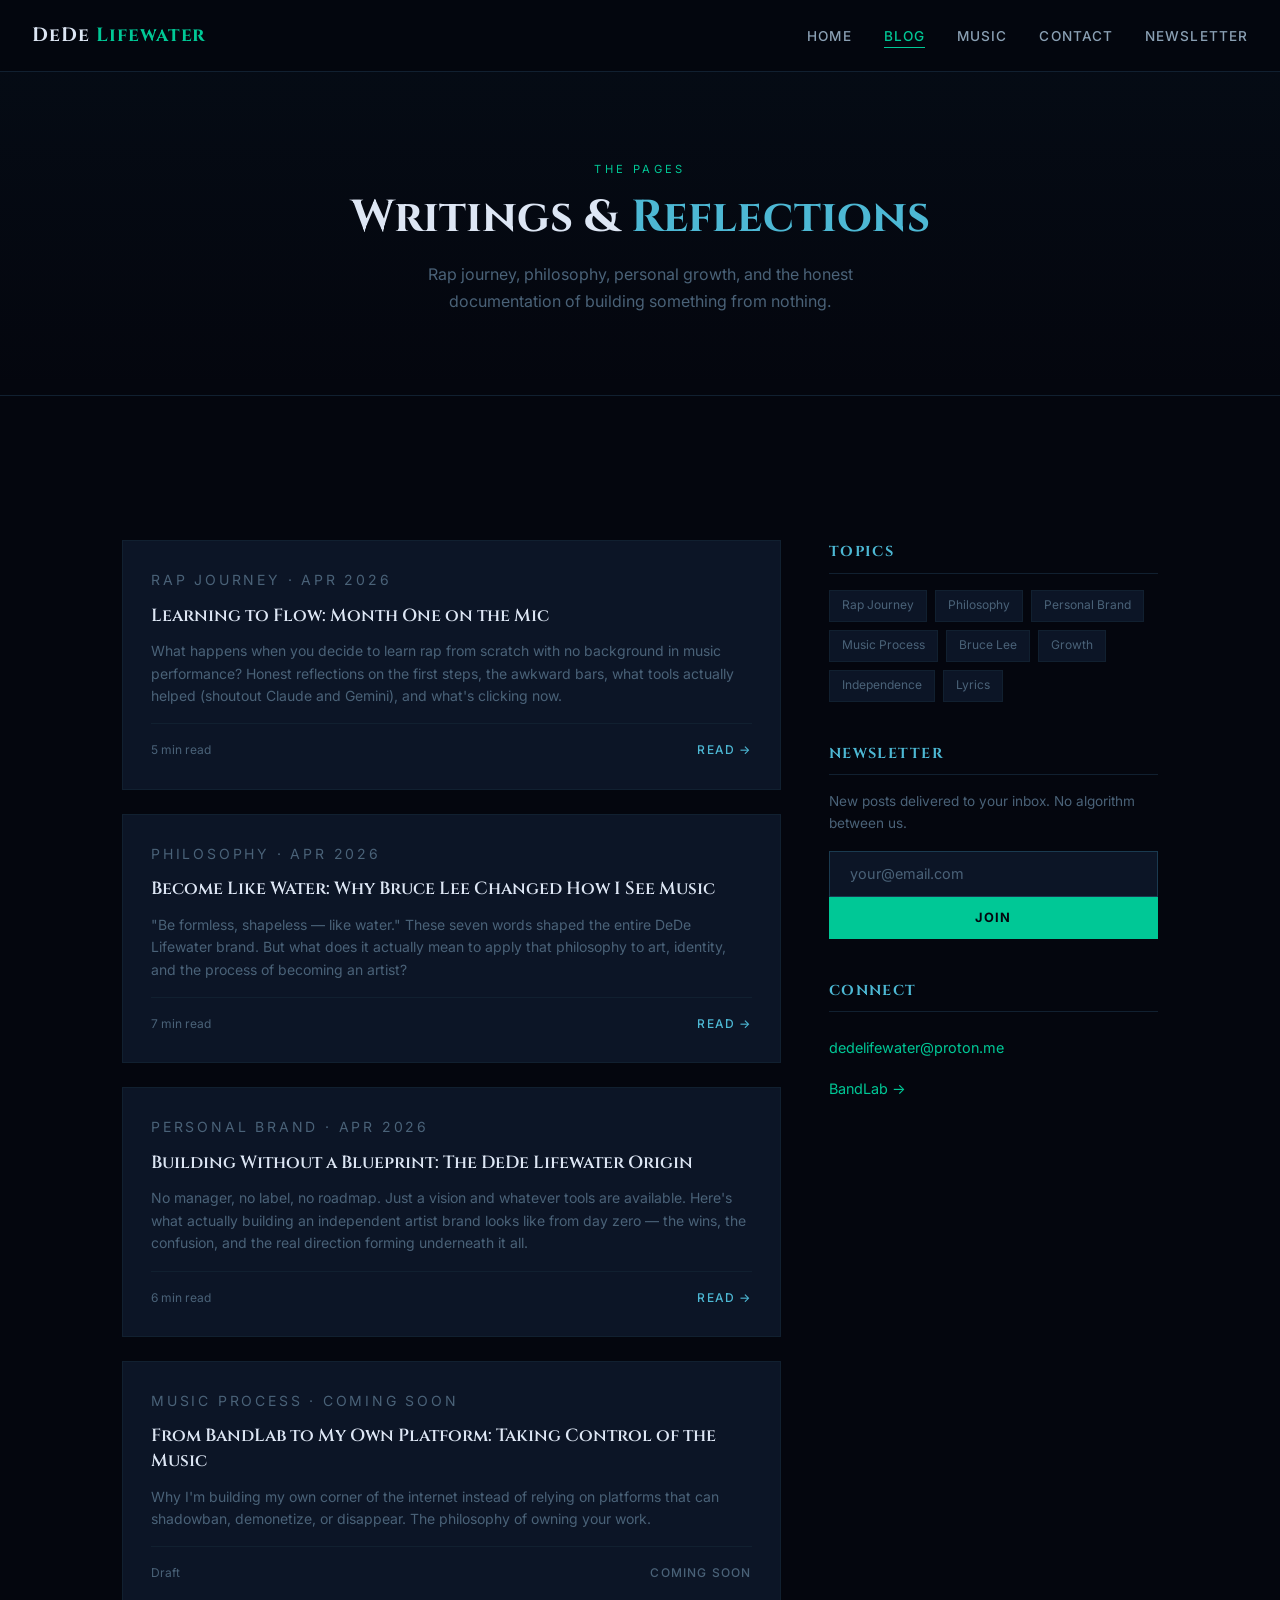
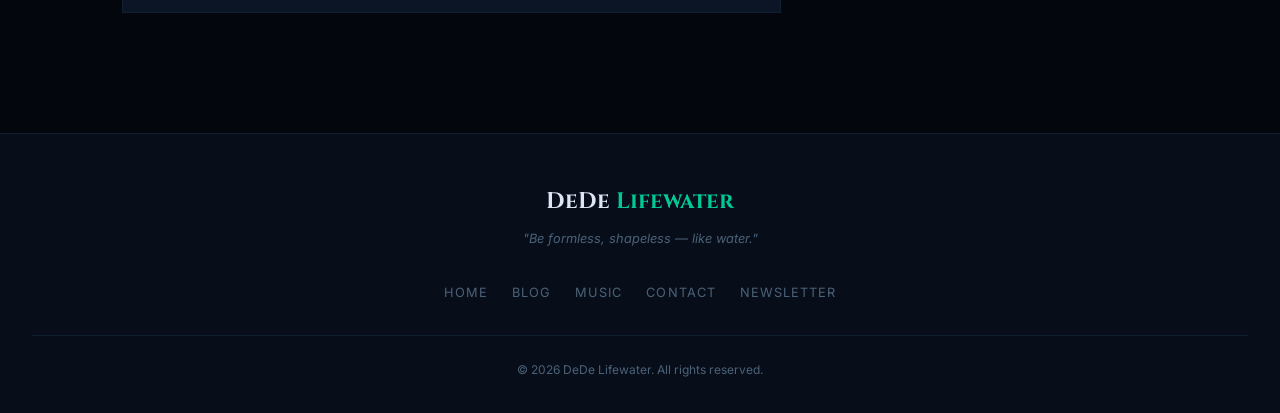
==== blog.html @ 3be5053a "Initial site launch — DeDe Lifewater" ====
<!DOCTYPE html>
<html lang="en">
<head>
  <meta charset="UTF-8" />
  <meta name="viewport" content="width=device-width, initial-scale=1.0" />
  <title>Blog — DeDe Lifewater</title>
  <meta name="description" content="Writings on rap, philosophy, personal growth, and the Lifewater journey." />
  <link rel="stylesheet" href="css/style.css" />
</head>
<body>

  <nav>
    <a href="index.html" class="nav-logo">DeDe <span>Lifewater</span></a>
    <ul class="nav-links">
      <li><a href="index.html">Home</a></li>
      <li><a href="blog.html">Blog</a></li>
      <li><a href="music.html">Music</a></li>
      <li><a href="contact.html">Contact</a></li>
      <li><a href="newsletter.html">Newsletter</a></li>
    </ul>
    <button class="nav-toggle" aria-label="Toggle menu">
      <span></span><span></span><span></span>
    </button>
  </nav>

  <div class="page-hero">
    <p class="section-label">The Pages</p>
    <h1 class="section-title" style="max-width:600px; margin: 0 auto 1rem;">Writings &amp; <span>Reflections</span></h1>
    <p style="color: var(--text-muted); max-width: 500px; margin: 0 auto;">
      Rap journey, philosophy, personal growth, and the honest documentation of building something from nothing.
    </p>
  </div>

  <section>
    <div class="blog-grid">

      <!-- MAIN POSTS -->
      <div class="blog-main">

        <a href="#" class="card reveal">
          <p class="card-tag">Rap Journey · Apr 2026</p>
          <h3>Learning to Flow: Month One on the Mic</h3>
          <p>
            What happens when you decide to learn rap from scratch with no background in music
            performance? Honest reflections on the first steps, the awkward bars, what tools actually
            helped (shoutout Claude and Gemini), and what's clicking now.
          </p>
          <div class="card-meta">
            <span>5 min read</span>
            <span class="card-read-more">Read →</span>
          </div>
        </a>

        <a href="#" class="card reveal">
          <p class="card-tag">Philosophy · Apr 2026</p>
          <h3>Become Like Water: Why Bruce Lee Changed How I See Music</h3>
          <p>
            "Be formless, shapeless — like water." These seven words shaped the entire DeDe Lifewater
            brand. But what does it actually mean to apply that philosophy to art, identity, and the
            process of becoming an artist?
          </p>
          <div class="card-meta">
            <span>7 min read</span>
            <span class="card-read-more">Read →</span>
          </div>
        </a>

        <a href="#" class="card reveal">
          <p class="card-tag">Personal Brand · Apr 2026</p>
          <h3>Building Without a Blueprint: The DeDe Lifewater Origin</h3>
          <p>
            No manager, no label, no roadmap. Just a vision and whatever tools are available.
            Here's what actually building an independent artist brand looks like from day zero —
            the wins, the confusion, and the real direction forming underneath it all.
          </p>
          <div class="card-meta">
            <span>6 min read</span>
            <span class="card-read-more">Read →</span>
          </div>
        </a>

        <a href="#" class="card reveal">
          <p class="card-tag">Music Process · Coming Soon</p>
          <h3>From BandLab to My Own Platform: Taking Control of the Music</h3>
          <p>
            Why I'm building my own corner of the internet instead of relying on platforms that
            can shadowban, demonetize, or disappear. The philosophy of owning your work.
          </p>
          <div class="card-meta">
            <span>Draft</span>
            <span class="card-read-more" style="color: var(--text-muted);">Coming Soon</span>
          </div>
        </a>

      </div>

      <!-- SIDEBAR -->
      <aside class="blog-sidebar reveal">

        <h3>Topics</h3>
        <div class="sidebar-tags" style="margin-bottom: 2.5rem;">
          <a href="#" class="tag">Rap Journey</a>
          <a href="#" class="tag">Philosophy</a>
          <a href="#" class="tag">Personal Brand</a>
          <a href="#" class="tag">Music Process</a>
          <a href="#" class="tag">Bruce Lee</a>
          <a href="#" class="tag">Growth</a>
          <a href="#" class="tag">Independence</a>
          <a href="#" class="tag">Lyrics</a>
        </div>

        <h3>Newsletter</h3>
        <p style="color: var(--text-muted); font-size: 0.85rem; margin-bottom: 1rem; line-height: 1.6;">
          New posts delivered to your inbox. No algorithm between us.
        </p>
        <form class="newsletter-form" style="flex-direction: column;" onsubmit="return false;">
          <input type="email" placeholder="your@email.com" style="border-right: 1px solid var(--border-glow);" />
          <button type="submit" style="margin-top: 0;">Join</button>
        </form>

        <h3 style="margin-top: 2.5rem;">Connect</h3>
        <div class="contact-detail" style="border: none; padding: 0.5rem 0;">
          <a href="mailto:dedelifewater@proton.me">dedelifewater@proton.me</a>
        </div>
        <div class="contact-detail" style="border: none; padding: 0.5rem 0;">
          <a href="https://www.bandlab.com" target="_blank">BandLab →</a>
        </div>
      </aside>

    </div>
  </section>

  <footer>
    <div class="footer-logo">DeDe <span>Lifewater</span></div>
    <p class="footer-tagline">"Be formless, shapeless — like water."</p>
    <div class="footer-links">
      <a href="index.html">Home</a>
      <a href="blog.html">Blog</a>
      <a href="music.html">Music</a>
      <a href="contact.html">Contact</a>
      <a href="newsletter.html">Newsletter</a>
    </div>
    <div class="footer-bottom">&copy; 2026 DeDe Lifewater. All rights reserved.</div>
  </footer>

  <script src="js/main.js"></script>
</body>
</html>
---- css/style.css ----
@import url('https://fonts.googleapis.com/css2?family=Cinzel:wght@400;600;700;900&family=Inter:wght@300;400;500;600&display=swap');

:root {
  --bg-primary: #04060e;
  --bg-secondary: #080d1a;
  --bg-card: #0c1526;
  --bg-card-hover: #101d34;
  --ocean: #1a7fa8;
  --ocean-light: #4db8d4;
  --ocean-dark: #0e5570;
  --ocean-glow: rgba(26, 127, 168, 0.25);
  --jade: #00c896;
  --jade-dark: #009e78;
  --jade-glow: rgba(0, 200, 150, 0.25);
  --text: #dde6f4;
  --text-muted: #4a6278;
  --text-dim: #8aa0b4;
  --border: #112030;
  --border-glow: #1a3a50;
  --gold: #c8a040;
}

* {
  margin: 0;
  padding: 0;
  box-sizing: border-box;
}

html {
  scroll-behavior: smooth;
}

body {
  background-color: var(--bg-primary);
  color: var(--text);
  font-family: 'Inter', sans-serif;
  font-weight: 400;
  line-height: 1.7;
  overflow-x: hidden;
}

/* ── SCROLLBAR ── */
::-webkit-scrollbar { width: 6px; }
::-webkit-scrollbar-track { background: var(--bg-secondary); }
::-webkit-scrollbar-thumb { background: var(--ocean-dark); border-radius: 3px; }
::-webkit-scrollbar-thumb:hover { background: var(--ocean); }

/* ── NAVIGATION ── */
nav {
  position: fixed;
  top: 0;
  width: 100%;
  z-index: 1000;
  padding: 1.2rem 2rem;
  display: flex;
  align-items: center;
  justify-content: space-between;
  background: rgba(4, 6, 14, 0.85);
  backdrop-filter: blur(12px);
  border-bottom: 1px solid var(--border);
  transition: all 0.3s ease;
}

nav.scrolled {
  border-bottom-color: var(--ocean-dark);
  box-shadow: 0 0 30px rgba(26, 127, 168, 0.1);
}

.nav-logo {
  font-family: 'Cinzel', serif;
  font-size: 1.2rem;
  font-weight: 700;
  color: var(--text);
  text-decoration: none;
  letter-spacing: 0.05em;
}

.nav-logo span {
  color: var(--jade);
}

.nav-links {
  display: flex;
  gap: 2rem;
  list-style: none;
}

.nav-links a {
  color: var(--text-dim);
  text-decoration: none;
  font-size: 0.85rem;
  font-weight: 500;
  letter-spacing: 0.08em;
  text-transform: uppercase;
  transition: color 0.3s ease;
  position: relative;
}

.nav-links a::after {
  content: '';
  position: absolute;
  bottom: -4px;
  left: 0;
  width: 0;
  height: 1px;
  background: var(--jade);
  transition: width 0.3s ease;
}

.nav-links a:hover,
.nav-links a.active {
  color: var(--jade);
}

.nav-links a:hover::after,
.nav-links a.active::after {
  width: 100%;
}

.nav-toggle {
  display: none;
  flex-direction: column;
  gap: 5px;
  cursor: pointer;
  background: none;
  border: none;
  padding: 4px;
}

.nav-toggle span {
  display: block;
  width: 24px;
  height: 2px;
  background: var(--text);
  transition: all 0.3s ease;
}

/* ── HERO ── */
.hero {
  position: relative;
  height: 100vh;
  display: flex;
  align-items: center;
  justify-content: center;
  text-align: center;
  overflow: hidden;
}

#hero-canvas {
  position: absolute;
  inset: 0;
  width: 100%;
  height: 100%;
}

.hero-content {
  position: relative;
  z-index: 2;
  max-width: 800px;
  padding: 2rem;
}

.hero-eyebrow {
  font-size: 0.75rem;
  letter-spacing: 0.3em;
  text-transform: uppercase;
  color: var(--ocean-light);
  margin-bottom: 1.5rem;
  opacity: 0;
  animation: fadeUp 1s ease forwards 0.5s;
}

.hero-title {
  font-family: 'Cinzel', serif;
  font-size: clamp(2.5rem, 7vw, 5.5rem);
  font-weight: 900;
  line-height: 1.1;
  margin-bottom: 1.5rem;
  opacity: 0;
  animation: fadeUp 1s ease forwards 0.8s;
}

.hero-title .name-dede {
  color: var(--text);
  display: block;
}

.hero-title .name-lifewater {
  color: var(--ocean-light);
  text-shadow: 0 0 40px var(--ocean-glow), 0 0 80px rgba(26, 127, 168, 0.15);
  display: block;
}

.hero-quote {
  font-size: 1.1rem;
  color: var(--text-dim);
  font-style: italic;
  margin-bottom: 2.5rem;
  opacity: 0;
  animation: fadeUp 1s ease forwards 1.1s;
}

.hero-quote span {
  color: var(--jade);
}

.hero-cta {
  display: flex;
  gap: 1rem;
  justify-content: center;
  flex-wrap: wrap;
  opacity: 0;
  animation: fadeUp 1s ease forwards 1.4s;
}

.btn-primary {
  padding: 0.75rem 2rem;
  background: transparent;
  border: 1px solid var(--jade);
  color: var(--jade);
  font-family: 'Inter', sans-serif;
  font-size: 0.85rem;
  font-weight: 600;
  letter-spacing: 0.1em;
  text-transform: uppercase;
  text-decoration: none;
  cursor: pointer;
  transition: all 0.3s ease;
  position: relative;
  overflow: hidden;
}

.btn-primary::before {
  content: '';
  position: absolute;
  inset: 0;
  background: var(--jade);
  transform: translateX(-100%);
  transition: transform 0.3s ease;
  z-index: -1;
}

.btn-primary:hover {
  color: var(--bg-primary);
  box-shadow: 0 0 20px var(--jade-glow);
}

.btn-primary:hover::before {
  transform: translateX(0);
}

.btn-secondary {
  padding: 0.75rem 2rem;
  background: transparent;
  border: 1px solid var(--border-glow);
  color: var(--text-dim);
  font-family: 'Inter', sans-serif;
  font-size: 0.85rem;
  font-weight: 600;
  letter-spacing: 0.1em;
  text-transform: uppercase;
  text-decoration: none;
  cursor: pointer;
  transition: all 0.3s ease;
}

.btn-secondary:hover {
  border-color: var(--ocean);
  color: var(--ocean-light);
  box-shadow: 0 0 20px var(--ocean-glow);
}

.scroll-indicator {
  position: absolute;
  bottom: 2rem;
  left: 50%;
  transform: translateX(-50%);
  display: flex;
  flex-direction: column;
  align-items: center;
  gap: 0.5rem;
  color: var(--text-muted);
  font-size: 0.7rem;
  letter-spacing: 0.2em;
  text-transform: uppercase;
  opacity: 0;
  animation: fadeIn 1s ease forwards 2s;
}

.scroll-indicator::after {
  content: '';
  width: 1px;
  height: 40px;
  background: linear-gradient(to bottom, var(--ocean), transparent);
  animation: scrollPulse 2s ease infinite;
}

/* ── SECTIONS ── */
section {
  padding: 6rem 2rem;
  max-width: 1100px;
  margin: 0 auto;
}

.section-label {
  font-size: 0.7rem;
  letter-spacing: 0.3em;
  text-transform: uppercase;
  color: var(--jade);
  margin-bottom: 0.75rem;
}

.section-title {
  font-family: 'Cinzel', serif;
  font-size: clamp(1.8rem, 4vw, 2.8rem);
  font-weight: 700;
  color: var(--text);
  margin-bottom: 1rem;
  line-height: 1.2;
}

.section-title span {
  color: var(--ocean-light);
}

.section-divider {
  width: 60px;
  height: 2px;
  background: linear-gradient(to right, var(--jade), transparent);
  margin-bottom: 2rem;
}

/* ── ABOUT ── */
.about-grid {
  display: grid;
  grid-template-columns: 1fr 1fr;
  gap: 4rem;
  align-items: center;
}

.about-text p {
  color: var(--text-dim);
  margin-bottom: 1.2rem;
  font-size: 1rem;
}

.about-text p strong {
  color: var(--jade);
  font-weight: 600;
}

.about-pillars {
  display: flex;
  flex-direction: column;
  gap: 1rem;
}

.pillar {
  padding: 1.25rem 1.5rem;
  background: var(--bg-card);
  border: 1px solid var(--border);
  border-left: 3px solid var(--ocean);
  transition: all 0.3s ease;
}

.pillar:hover {
  border-left-color: var(--jade);
  background: var(--bg-card-hover);
  transform: translateX(4px);
}

.pillar h4 {
  font-family: 'Cinzel', serif;
  font-size: 0.9rem;
  color: var(--ocean-light);
  margin-bottom: 0.25rem;
  letter-spacing: 0.05em;
}

.pillar p {
  font-size: 0.85rem;
  color: var(--text-muted);
}

/* ── CARDS (Blog / Music) ── */
.cards-grid {
  display: grid;
  grid-template-columns: repeat(auto-fill, minmax(300px, 1fr));
  gap: 1.5rem;
  margin-top: 2rem;
}

.card {
  background: var(--bg-card);
  border: 1px solid var(--border);
  padding: 1.75rem;
  transition: all 0.3s ease;
  text-decoration: none;
  color: inherit;
  display: block;
  position: relative;
  overflow: hidden;
}

.card::before {
  content: '';
  position: absolute;
  top: 0;
  left: 0;
  right: 0;
  height: 2px;
  background: linear-gradient(to right, var(--ocean), var(--jade));
  transform: scaleX(0);
  transition: transform 0.3s ease;
}

.card:hover {
  border-color: var(--border-glow);
  background: var(--bg-card-hover);
  transform: translateY(-4px);
  box-shadow: 0 12px 40px rgba(0,0,0,0.4), 0 0 20px var(--ocean-glow);
}

.card:hover::before {
  transform: scaleX(1);
}

.card-tag {
  font-size: 0.65rem;
  letter-spacing: 0.2em;
  text-transform: uppercase;
  color: var(--jade);
  margin-bottom: 0.75rem;
}

.card h3 {
  font-family: 'Cinzel', serif;
  font-size: 1.1rem;
  font-weight: 600;
  color: var(--text);
  margin-bottom: 0.75rem;
  line-height: 1.4;
}

.card p {
  font-size: 0.875rem;
  color: var(--text-muted);
  line-height: 1.6;
}

.card-meta {
  font-size: 0.75rem;
  color: var(--text-muted);
  margin-top: 1rem;
  padding-top: 1rem;
  border-top: 1px solid var(--border);
  display: flex;
  justify-content: space-between;
  align-items: center;
}

.card-read-more {
  color: var(--ocean-light);
  font-size: 0.75rem;
  font-weight: 500;
  letter-spacing: 0.1em;
  text-transform: uppercase;
}

/* ── MUSIC SECTION ── */
.music-embed {
  background: var(--bg-card);
  border: 1px solid var(--border);
  padding: 2rem;
  margin-top: 2rem;
}

.music-embed iframe {
  width: 100%;
  border: none;
}

.music-platforms {
  display: flex;
  gap: 1rem;
  flex-wrap: wrap;
  margin-top: 1.5rem;
}

.platform-link {
  padding: 0.5rem 1.25rem;
  border: 1px solid var(--border-glow);
  color: var(--text-dim);
  text-decoration: none;
  font-size: 0.8rem;
  letter-spacing: 0.08em;
  text-transform: uppercase;
  transition: all 0.3s ease;
}

.platform-link:hover {
  border-color: var(--ocean);
  color: var(--ocean-light);
}

/* ── NEWSLETTER CTA ── */
.newsletter-section {
  background: var(--bg-secondary);
  border: 1px solid var(--border);
  border-top: 2px solid var(--ocean-dark);
  padding: 4rem 3rem;
  text-align: center;
  position: relative;
  overflow: hidden;
  margin: 0 -2rem;
  max-width: none;
}

.newsletter-section::before {
  content: '';
  position: absolute;
  top: -50%;
  left: 50%;
  transform: translateX(-50%);
  width: 600px;
  height: 400px;
  background: radial-gradient(ellipse, rgba(26,127,168,0.08) 0%, transparent 70%);
  pointer-events: none;
}

.newsletter-section .section-title {
  margin-bottom: 0.75rem;
}

.newsletter-section p {
  color: var(--text-dim);
  max-width: 500px;
  margin: 0 auto 2rem;
  font-size: 0.95rem;
}

.newsletter-form {
  display: flex;
  gap: 0;
  max-width: 440px;
  margin: 0 auto;
}

.newsletter-form input {
  flex: 1;
  padding: 0.85rem 1.25rem;
  background: var(--bg-card);
  border: 1px solid var(--border-glow);
  border-right: none;
  color: var(--text);
  font-family: 'Inter', sans-serif;
  font-size: 0.9rem;
  outline: none;
  transition: border-color 0.3s ease;
}

.newsletter-form input::placeholder {
  color: var(--text-muted);
}

.newsletter-form input:focus {
  border-color: var(--ocean);
}

.newsletter-form button {
  padding: 0.85rem 1.5rem;
  background: var(--jade);
  border: none;
  color: var(--bg-primary);
  font-family: 'Inter', sans-serif;
  font-size: 0.8rem;
  font-weight: 700;
  letter-spacing: 0.1em;
  text-transform: uppercase;
  cursor: pointer;
  transition: all 0.3s ease;
  white-space: nowrap;
}

.newsletter-form button:hover {
  background: var(--jade-dark);
  box-shadow: 0 0 20px var(--jade-glow);
}

.newsletter-note {
  font-size: 0.75rem;
  color: var(--text-muted);
  margin-top: 1rem;
}

/* ── FOOTER ── */
footer {
  background: var(--bg-secondary);
  border-top: 1px solid var(--border);
  padding: 3rem 2rem 2rem;
  text-align: center;
}

.footer-logo {
  font-family: 'Cinzel', serif;
  font-size: 1.4rem;
  font-weight: 700;
  color: var(--text);
  margin-bottom: 0.5rem;
}

.footer-logo span { color: var(--jade); }

.footer-tagline {
  font-size: 0.8rem;
  color: var(--text-muted);
  font-style: italic;
  margin-bottom: 2rem;
}

.footer-links {
  display: flex;
  gap: 1.5rem;
  justify-content: center;
  flex-wrap: wrap;
  margin-bottom: 2rem;
}

.footer-links a {
  color: var(--text-muted);
  text-decoration: none;
  font-size: 0.8rem;
  letter-spacing: 0.08em;
  text-transform: uppercase;
  transition: color 0.3s ease;
}

.footer-links a:hover { color: var(--jade); }

.footer-bottom {
  font-size: 0.75rem;
  color: var(--text-muted);
  border-top: 1px solid var(--border);
  padding-top: 1.5rem;
}

/* ── PAGE HERO (inner pages) ── */
.page-hero {
  padding: 10rem 2rem 5rem;
  text-align: center;
  background: linear-gradient(to bottom, rgba(26,127,168,0.05) 0%, transparent 100%);
  border-bottom: 1px solid var(--border);
}

.page-hero .section-label { justify-content: center; display: block; }

/* ── BLOG PAGE ── */
.blog-grid {
  display: grid;
  grid-template-columns: 2fr 1fr;
  gap: 3rem;
  margin-top: 3rem;
}

.blog-main .card {
  margin-bottom: 1.5rem;
}

.blog-sidebar h3 {
  font-family: 'Cinzel', serif;
  font-size: 0.9rem;
  color: var(--ocean-light);
  letter-spacing: 0.1em;
  text-transform: uppercase;
  margin-bottom: 1rem;
  padding-bottom: 0.5rem;
  border-bottom: 1px solid var(--border);
}

.sidebar-tags {
  display: flex;
  flex-wrap: wrap;
  gap: 0.5rem;
}

.tag {
  padding: 0.3rem 0.75rem;
  background: var(--bg-card);
  border: 1px solid var(--border);
  color: var(--text-muted);
  font-size: 0.75rem;
  text-decoration: none;
  transition: all 0.3s ease;
}

.tag:hover {
  border-color: var(--jade);
  color: var(--jade);
}

/* ── CONTACT PAGE ── */
.contact-grid {
  display: grid;
  grid-template-columns: 1fr 1fr;
  gap: 4rem;
  margin-top: 3rem;
}

.contact-info h3 {
  font-family: 'Cinzel', serif;
  font-size: 1rem;
  color: var(--ocean-light);
  margin-bottom: 1rem;
}

.contact-detail {
  display: flex;
  align-items: center;
  gap: 1rem;
  padding: 1rem 0;
  border-bottom: 1px solid var(--border);
  color: var(--text-dim);
  font-size: 0.9rem;
}

.contact-detail a {
  color: var(--jade);
  text-decoration: none;
  transition: color 0.3s ease;
}

.contact-detail a:hover { color: var(--jade-dark); }

.contact-form {
  display: flex;
  flex-direction: column;
  gap: 1rem;
}

.form-group {
  display: flex;
  flex-direction: column;
  gap: 0.4rem;
}

.form-group label {
  font-size: 0.75rem;
  letter-spacing: 0.1em;
  text-transform: uppercase;
  color: var(--text-muted);
}

.form-group input,
.form-group textarea,
.form-group select {
  padding: 0.85rem 1rem;
  background: var(--bg-card);
  border: 1px solid var(--border-glow);
  color: var(--text);
  font-family: 'Inter', sans-serif;
  font-size: 0.9rem;
  outline: none;
  transition: border-color 0.3s ease;
  resize: vertical;
}

.form-group input:focus,
.form-group textarea:focus,
.form-group select:focus {
  border-color: var(--ocean);
  box-shadow: 0 0 0 2px var(--ocean-glow);
}

.form-group select option {
  background: var(--bg-card);
}

/* ── MUSIC PAGE ── */
.music-track {
  display: flex;
  align-items: center;
  gap: 1.5rem;
  padding: 1.25rem 1.5rem;
  background: var(--bg-card);
  border: 1px solid var(--border);
  margin-bottom: 0.75rem;
  transition: all 0.3s ease;
}

.music-track:hover {
  border-color: var(--border-glow);
  background: var(--bg-card-hover);
}

.track-number {
  font-family: 'Cinzel', serif;
  font-size: 0.9rem;
  color: var(--text-muted);
  width: 24px;
  text-align: center;
}

.track-info h4 {
  font-size: 0.95rem;
  color: var(--text);
  font-weight: 500;
  margin-bottom: 0.2rem;
}

.track-info span {
  font-size: 0.8rem;
  color: var(--text-muted);
}

.track-badge {
  margin-left: auto;
  padding: 0.25rem 0.6rem;
  background: var(--bg-secondary);
  border: 1px solid var(--border);
  font-size: 0.65rem;
  letter-spacing: 0.1em;
  text-transform: uppercase;
  color: var(--ocean-light);
}

/* ── ANIMATIONS ── */
@keyframes fadeUp {
  from { opacity: 0; transform: translateY(20px); }
  to { opacity: 1; transform: translateY(0); }
}

@keyframes fadeIn {
  from { opacity: 0; }
  to { opacity: 1; }
}

@keyframes scrollPulse {
  0%, 100% { opacity: 0.3; transform: scaleY(0.8); }
  50% { opacity: 1; transform: scaleY(1); }
}

.reveal {
  opacity: 0;
  transform: translateY(30px);
  transition: opacity 0.7s ease, transform 0.7s ease;
}

.reveal.visible {
  opacity: 1;
  transform: translateY(0);
}

/* ── RESPONSIVE ── */
@media (max-width: 768px) {
  nav { padding: 1rem 1.5rem; }

  .nav-links {
    display: none;
    position: fixed;
    top: 60px;
    left: 0;
    right: 0;
    background: rgba(4, 6, 14, 0.98);
    flex-direction: column;
    align-items: center;
    padding: 2rem;
    gap: 1.5rem;
    border-bottom: 1px solid var(--border);
  }

  .nav-links.open { display: flex; }
  .nav-toggle { display: flex; }

  .about-grid,
  .blog-grid,
  .contact-grid { grid-template-columns: 1fr; gap: 2rem; }

  .newsletter-section { padding: 3rem 1.5rem; margin: 0; }

  .newsletter-form { flex-direction: column; }
  .newsletter-form input { border-right: 1px solid var(--border-glow); }
  .newsletter-form input:focus { border-right-color: var(--ocean); }

  section { padding: 4rem 1.5rem; }
}
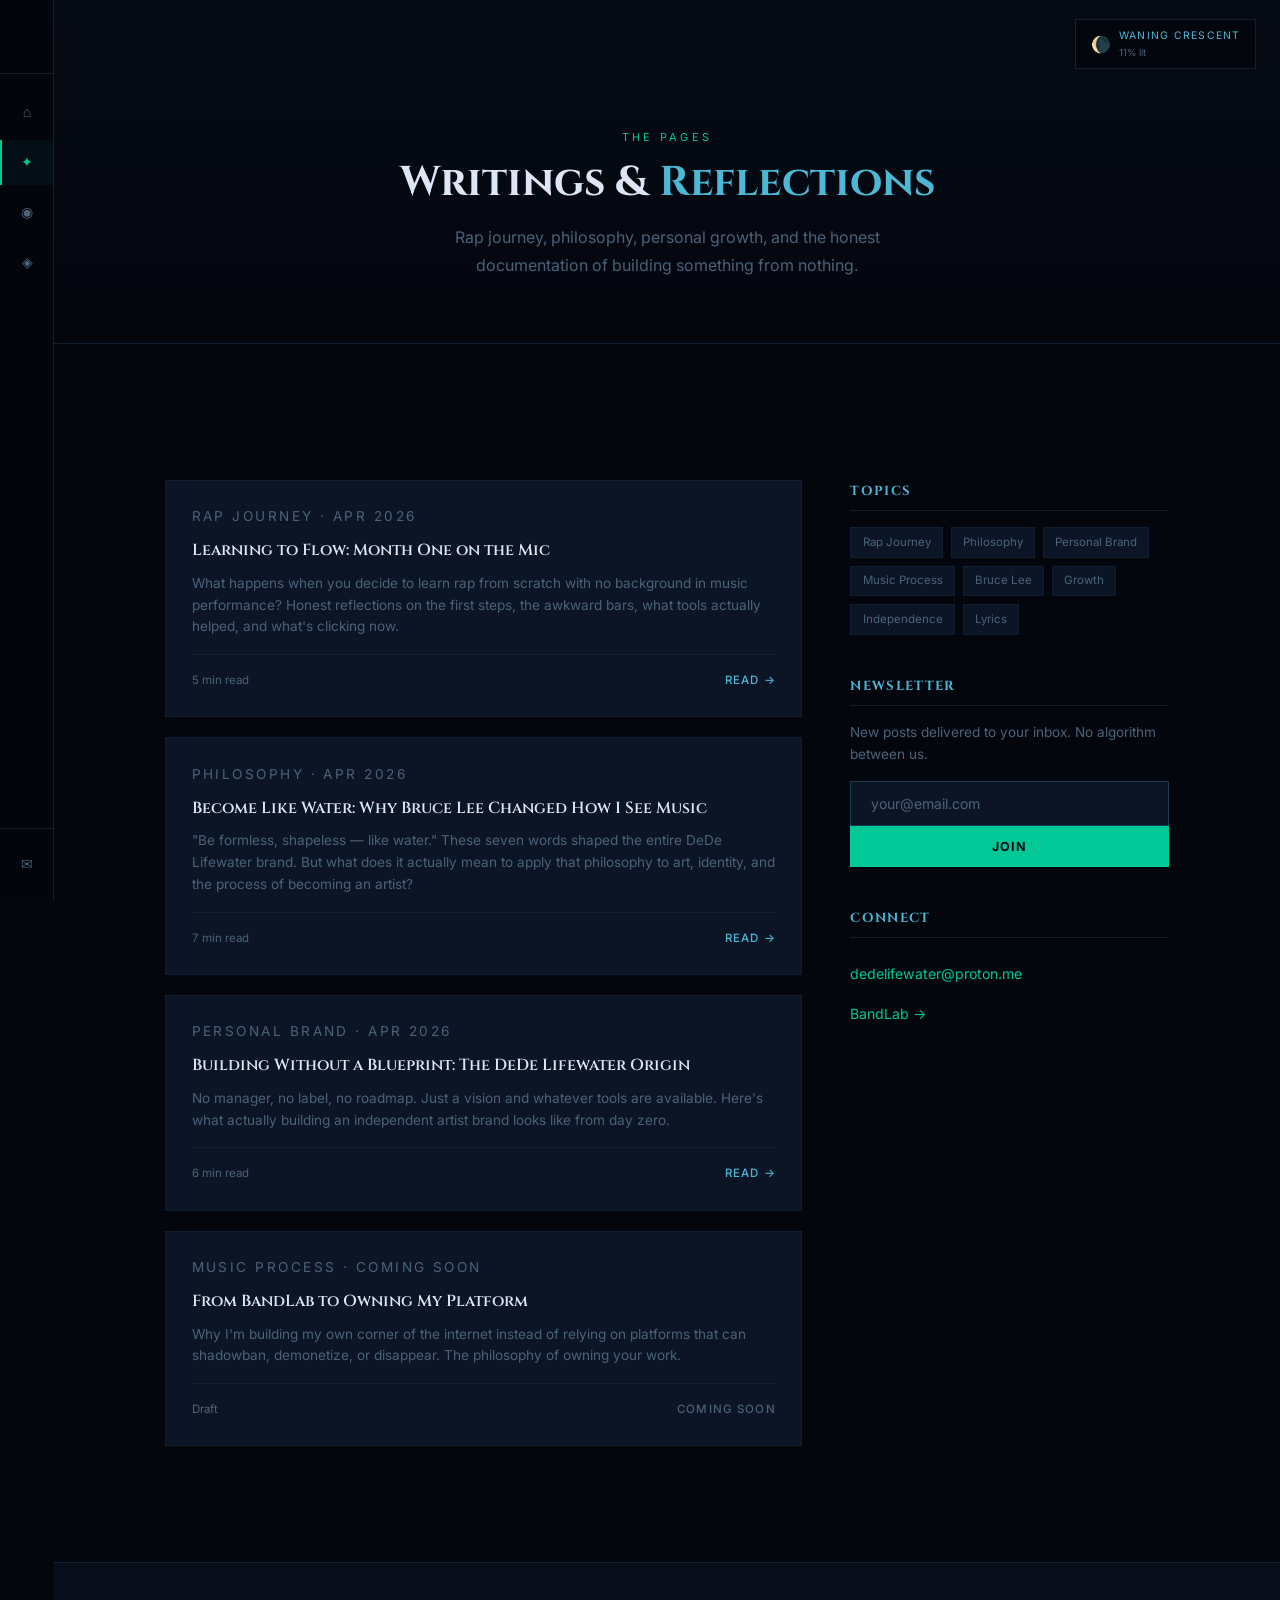
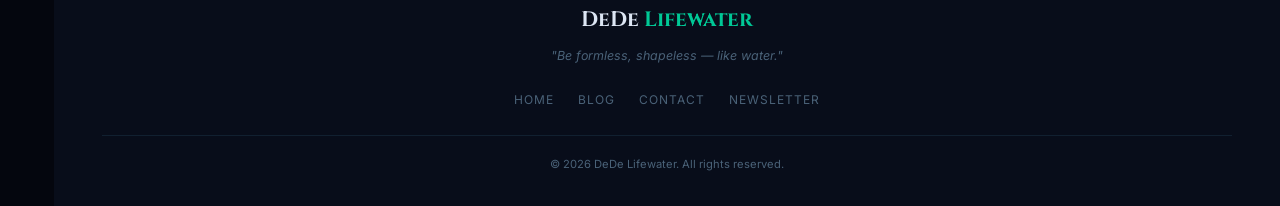
==== commit 677e7f18: "Redesign: tree of life hero, left sidebar nav, moon tracker, remove music page" ====
--- a/blog.html
+++ b/blog.html
@@ -9,22 +9,35 @@
 </head>
 <body>
 
-  <nav>
-    <a href="index.html" class="nav-logo">DeDe <span>Lifewater</span></a>
-    <ul class="nav-links">
-      <li><a href="index.html">Home</a></li>
-      <li><a href="blog.html">Blog</a></li>
-      <li><a href="music.html">Music</a></li>
-      <li><a href="contact.html">Contact</a></li>
-      <li><a href="newsletter.html">Newsletter</a></li>
+  <nav class="sidebar">
+    <a href="index.html" class="sidebar-logo">
+      <span class="logo-icon">◈</span>
+      <span class="logo-text">DeDe <span>Lifewater</span></span>
+    </a>
+    <ul class="sidebar-nav">
+      <li><a href="index.html"><span class="nav-icon">⌂</span><span class="nav-label">Home</span></a></li>
+      <li><a href="blog.html"><span class="nav-icon">✦</span><span class="nav-label">Blog</span></a></li>
+      <li><a href="contact.html"><span class="nav-icon">◉</span><span class="nav-label">Contact</span></a></li>
+      <li><a href="newsletter.html"><span class="nav-icon">◈</span><span class="nav-label">Newsletter</span></a></li>
     </ul>
-    <button class="nav-toggle" aria-label="Toggle menu">
-      <span></span><span></span><span></span>
-    </button>
+    <div class="sidebar-bottom">
+      <a href="mailto:dedelifewater@proton.me">
+        <span class="nav-icon">✉</span>
+        <span class="nav-label">Email</span>
+      </a>
+    </div>
   </nav>
 
+  <div class="moon-tracker" id="moon-tracker">
+    <span class="moon-emoji">🌕</span>
+    <div class="moon-info">
+      <span class="moon-phase-name">Loading…</span>
+      <span class="moon-illumination"></span>
+    </div>
+  </div>
+
   <div class="page-hero">
-    <p class="section-label">The Pages</p>
+    <span class="section-label">The Pages</span>
     <h1 class="section-title" style="max-width:600px; margin: 0 auto 1rem;">Writings &amp; <span>Reflections</span></h1>
     <p style="color: var(--text-muted); max-width: 500px; margin: 0 auto;">
       Rap journey, philosophy, personal growth, and the honest documentation of building something from nothing.
@@ -33,70 +46,39 @@
 
   <section>
     <div class="blog-grid">
-
-      <!-- MAIN POSTS -->
       <div class="blog-main">
 
         <a href="#" class="card reveal">
           <p class="card-tag">Rap Journey · Apr 2026</p>
           <h3>Learning to Flow: Month One on the Mic</h3>
-          <p>
-            What happens when you decide to learn rap from scratch with no background in music
-            performance? Honest reflections on the first steps, the awkward bars, what tools actually
-            helped (shoutout Claude and Gemini), and what's clicking now.
-          </p>
-          <div class="card-meta">
-            <span>5 min read</span>
-            <span class="card-read-more">Read →</span>
-          </div>
+          <p>What happens when you decide to learn rap from scratch with no background in music performance? Honest reflections on the first steps, the awkward bars, what tools actually helped, and what's clicking now.</p>
+          <div class="card-meta"><span>5 min read</span><span class="card-read-more">Read →</span></div>
         </a>
 
         <a href="#" class="card reveal">
           <p class="card-tag">Philosophy · Apr 2026</p>
           <h3>Become Like Water: Why Bruce Lee Changed How I See Music</h3>
-          <p>
-            "Be formless, shapeless — like water." These seven words shaped the entire DeDe Lifewater
-            brand. But what does it actually mean to apply that philosophy to art, identity, and the
-            process of becoming an artist?
-          </p>
-          <div class="card-meta">
-            <span>7 min read</span>
-            <span class="card-read-more">Read →</span>
-          </div>
+          <p>"Be formless, shapeless — like water." These seven words shaped the entire DeDe Lifewater brand. But what does it actually mean to apply that philosophy to art, identity, and the process of becoming an artist?</p>
+          <div class="card-meta"><span>7 min read</span><span class="card-read-more">Read →</span></div>
         </a>
 
         <a href="#" class="card reveal">
           <p class="card-tag">Personal Brand · Apr 2026</p>
           <h3>Building Without a Blueprint: The DeDe Lifewater Origin</h3>
-          <p>
-            No manager, no label, no roadmap. Just a vision and whatever tools are available.
-            Here's what actually building an independent artist brand looks like from day zero —
-            the wins, the confusion, and the real direction forming underneath it all.
-          </p>
-          <div class="card-meta">
-            <span>6 min read</span>
-            <span class="card-read-more">Read →</span>
-          </div>
+          <p>No manager, no label, no roadmap. Just a vision and whatever tools are available. Here's what actually building an independent artist brand looks like from day zero.</p>
+          <div class="card-meta"><span>6 min read</span><span class="card-read-more">Read →</span></div>
         </a>
 
         <a href="#" class="card reveal">
           <p class="card-tag">Music Process · Coming Soon</p>
-          <h3>From BandLab to My Own Platform: Taking Control of the Music</h3>
-          <p>
-            Why I'm building my own corner of the internet instead of relying on platforms that
-            can shadowban, demonetize, or disappear. The philosophy of owning your work.
-          </p>
-          <div class="card-meta">
-            <span>Draft</span>
-            <span class="card-read-more" style="color: var(--text-muted);">Coming Soon</span>
-          </div>
+          <h3>From BandLab to Owning My Platform</h3>
+          <p>Why I'm building my own corner of the internet instead of relying on platforms that can shadowban, demonetize, or disappear. The philosophy of owning your work.</p>
+          <div class="card-meta"><span>Draft</span><span class="card-read-more" style="color: var(--text-muted);">Coming Soon</span></div>
         </a>
 
       </div>
 
-      <!-- SIDEBAR -->
       <aside class="blog-sidebar reveal">
-
         <h3>Topics</h3>
         <div class="sidebar-tags" style="margin-bottom: 2.5rem;">
           <a href="#" class="tag">Rap Journey</a>
@@ -126,7 +108,6 @@
           <a href="https://www.bandlab.com" target="_blank">BandLab →</a>
         </div>
       </aside>
-
     </div>
   </section>
 
@@ -136,7 +117,6 @@
     <div class="footer-links">
       <a href="index.html">Home</a>
       <a href="blog.html">Blog</a>
-      <a href="music.html">Music</a>
       <a href="contact.html">Contact</a>
       <a href="newsletter.html">Newsletter</a>
     </div>
--- a/css/style.css
+++ b/css/style.css
@@ -17,18 +17,12 @@
   --text-dim: #8aa0b4;
   --border: #112030;
   --border-glow: #1a3a50;
-  --gold: #c8a040;
-}
-
-* {
-  margin: 0;
-  padding: 0;
-  box-sizing: border-box;
-}
-
-html {
-  scroll-behavior: smooth;
-}
+  --sidebar-w: 54px;
+  --sidebar-expanded: 210px;
+}
+
+* { margin: 0; padding: 0; box-sizing: border-box; }
+html { scroll-behavior: smooth; }
 
 body {
   background-color: var(--bg-primary);
@@ -37,102 +31,199 @@
   font-weight: 400;
   line-height: 1.7;
   overflow-x: hidden;
-}
-
-/* ── SCROLLBAR ── */
-::-webkit-scrollbar { width: 6px; }
+  padding-left: var(--sidebar-w);
+}
+
+::-webkit-scrollbar { width: 4px; }
 ::-webkit-scrollbar-track { background: var(--bg-secondary); }
-::-webkit-scrollbar-thumb { background: var(--ocean-dark); border-radius: 3px; }
-::-webkit-scrollbar-thumb:hover { background: var(--ocean); }
-
-/* ── NAVIGATION ── */
-nav {
+::-webkit-scrollbar-thumb { background: var(--ocean-dark); border-radius: 2px; }
+
+/* ── LEFT SIDEBAR NAV ── */
+.sidebar {
   position: fixed;
+  left: 0;
   top: 0;
-  width: 100%;
+  bottom: 0;
+  width: var(--sidebar-w);
+  background: rgba(4, 6, 14, 0.92);
+  backdrop-filter: blur(16px);
+  border-right: 1px solid var(--border);
   z-index: 1000;
-  padding: 1.2rem 2rem;
-  display: flex;
-  align-items: center;
-  justify-content: space-between;
-  background: rgba(4, 6, 14, 0.85);
-  backdrop-filter: blur(12px);
+  transition: width 0.35s cubic-bezier(0.4, 0, 0.2, 1);
+  overflow: hidden;
+  display: flex;
+  flex-direction: column;
+}
+
+.sidebar:hover {
+  width: var(--sidebar-expanded);
+  border-right-color: var(--ocean-dark);
+  box-shadow: 4px 0 30px rgba(26, 127, 168, 0.12);
+}
+
+.sidebar-logo {
+  padding: 1.4rem 0;
+  display: flex;
+  align-items: center;
+  justify-content: center;
   border-bottom: 1px solid var(--border);
-  transition: all 0.3s ease;
-}
-
-nav.scrolled {
-  border-bottom-color: var(--ocean-dark);
-  box-shadow: 0 0 30px rgba(26, 127, 168, 0.1);
-}
-
-.nav-logo {
+  text-decoration: none;
+  flex-shrink: 0;
+  min-height: 60px;
+}
+
+.sidebar-logo .logo-icon {
+  width: 28px;
+  height: 28px;
+  flex-shrink: 0;
+  display: flex;
+  align-items: center;
+  justify-content: center;
+  color: var(--jade);
+  font-size: 1.1rem;
+}
+
+.sidebar-logo .logo-text {
   font-family: 'Cinzel', serif;
-  font-size: 1.2rem;
+  font-size: 0.85rem;
   font-weight: 700;
   color: var(--text);
+  white-space: nowrap;
+  margin-left: 0.75rem;
+  opacity: 0;
+  transition: opacity 0.2s ease 0.1s;
+}
+
+.sidebar-logo .logo-text span { color: var(--jade); }
+
+.sidebar:hover .sidebar-logo .logo-text { opacity: 1; }
+
+.sidebar-nav {
+  list-style: none;
+  padding: 1rem 0;
+  flex: 1;
+  display: flex;
+  flex-direction: column;
+  gap: 0.25rem;
+}
+
+.sidebar-nav li a {
+  display: flex;
+  align-items: center;
+  padding: 0.75rem 0;
+  padding-left: calc((var(--sidebar-w) - 20px) / 2);
+  color: var(--text-muted);
   text-decoration: none;
-  letter-spacing: 0.05em;
-}
-
-.nav-logo span {
+  transition: color 0.3s ease, background 0.3s ease;
+  position: relative;
+  white-space: nowrap;
+}
+
+.sidebar-nav li a::before {
+  content: '';
+  position: absolute;
+  left: 0;
+  top: 0;
+  bottom: 0;
+  width: 2px;
+  background: var(--jade);
+  transform: scaleY(0);
+  transition: transform 0.3s ease;
+}
+
+.sidebar-nav li a:hover,
+.sidebar-nav li a.active {
   color: var(--jade);
-}
-
-.nav-links {
-  display: flex;
-  gap: 2rem;
-  list-style: none;
-}
-
-.nav-links a {
-  color: var(--text-dim);
-  text-decoration: none;
-  font-size: 0.85rem;
+  background: rgba(0, 200, 150, 0.05);
+}
+
+.sidebar-nav li a:hover::before,
+.sidebar-nav li a.active::before {
+  transform: scaleY(1);
+}
+
+.nav-icon {
+  width: 20px;
+  height: 20px;
+  flex-shrink: 0;
+  display: flex;
+  align-items: center;
+  justify-content: center;
+  font-size: 0.9rem;
+}
+
+.nav-label {
+  margin-left: 1rem;
+  font-size: 0.8rem;
   font-weight: 500;
   letter-spacing: 0.08em;
   text-transform: uppercase;
+  opacity: 0;
+  transition: opacity 0.2s ease 0.1s;
+}
+
+.sidebar:hover .nav-label { opacity: 1; }
+
+.sidebar-bottom {
+  padding: 1rem 0;
+  border-top: 1px solid var(--border);
+  flex-shrink: 0;
+}
+
+.sidebar-bottom a {
+  display: flex;
+  align-items: center;
+  padding: 0.6rem 0;
+  padding-left: calc((var(--sidebar-w) - 20px) / 2);
+  color: var(--text-muted);
+  text-decoration: none;
+  font-size: 0.75rem;
+  white-space: nowrap;
   transition: color 0.3s ease;
-  position: relative;
-}
-
-.nav-links a::after {
-  content: '';
-  position: absolute;
-  bottom: -4px;
-  left: 0;
-  width: 0;
-  height: 1px;
-  background: var(--jade);
-  transition: width 0.3s ease;
-}
-
-.nav-links a:hover,
-.nav-links a.active {
-  color: var(--jade);
-}
-
-.nav-links a:hover::after,
-.nav-links a.active::after {
-  width: 100%;
-}
-
-.nav-toggle {
-  display: none;
+}
+
+.sidebar-bottom a:hover { color: var(--ocean-light); }
+
+.sidebar-bottom .nav-label { font-size: 0.72rem; letter-spacing: 0.06em; }
+
+/* ── MOON TRACKER ── */
+.moon-tracker {
+  position: fixed;
+  top: 1.2rem;
+  right: 1.5rem;
+  z-index: 999;
+  display: flex;
+  align-items: center;
+  gap: 0.5rem;
+  background: rgba(4, 6, 14, 0.75);
+  backdrop-filter: blur(10px);
+  border: 1px solid var(--border);
+  padding: 0.4rem 0.9rem;
+  cursor: default;
+  transition: border-color 0.3s ease;
+}
+
+.moon-tracker:hover { border-color: var(--ocean-dark); }
+
+.moon-emoji { font-size: 1rem; line-height: 1; }
+
+.moon-info {
+  display: flex;
   flex-direction: column;
-  gap: 5px;
-  cursor: pointer;
-  background: none;
-  border: none;
-  padding: 4px;
-}
-
-.nav-toggle span {
-  display: block;
-  width: 24px;
-  height: 2px;
-  background: var(--text);
-  transition: all 0.3s ease;
+  gap: 1px;
+}
+
+.moon-phase-name {
+  font-size: 0.65rem;
+  letter-spacing: 0.12em;
+  text-transform: uppercase;
+  color: var(--ocean-light);
+  white-space: nowrap;
+}
+
+.moon-illumination {
+  font-size: 0.6rem;
+  color: var(--text-muted);
 }
 
 /* ── HERO ── */
@@ -161,7 +252,7 @@
 }
 
 .hero-eyebrow {
-  font-size: 0.75rem;
+  font-size: 0.7rem;
   letter-spacing: 0.3em;
   text-transform: uppercase;
   color: var(--ocean-light);
@@ -180,11 +271,7 @@
   animation: fadeUp 1s ease forwards 0.8s;
 }
 
-.hero-title .name-dede {
-  color: var(--text);
-  display: block;
-}
-
+.hero-title .name-dede { color: var(--text); display: block; }
 .hero-title .name-lifewater {
   color: var(--ocean-light);
   text-shadow: 0 0 40px var(--ocean-glow), 0 0 80px rgba(26, 127, 168, 0.15);
@@ -192,7 +279,7 @@
 }
 
 .hero-quote {
-  font-size: 1.1rem;
+  font-size: 1rem;
   color: var(--text-dim);
   font-style: italic;
   margin-bottom: 2.5rem;
@@ -200,9 +287,7 @@
   animation: fadeUp 1s ease forwards 1.1s;
 }
 
-.hero-quote span {
-  color: var(--jade);
-}
+.hero-quote span { color: var(--jade); }
 
 .hero-cta {
   display: flex;
@@ -214,12 +299,12 @@
 }
 
 .btn-primary {
-  padding: 0.75rem 2rem;
+  padding: 0.7rem 1.8rem;
   background: transparent;
   border: 1px solid var(--jade);
   color: var(--jade);
   font-family: 'Inter', sans-serif;
-  font-size: 0.85rem;
+  font-size: 0.8rem;
   font-weight: 600;
   letter-spacing: 0.1em;
   text-transform: uppercase;
@@ -240,22 +325,16 @@
   z-index: -1;
 }
 
-.btn-primary:hover {
-  color: var(--bg-primary);
-  box-shadow: 0 0 20px var(--jade-glow);
-}
-
-.btn-primary:hover::before {
-  transform: translateX(0);
-}
+.btn-primary:hover { color: var(--bg-primary); box-shadow: 0 0 20px var(--jade-glow); }
+.btn-primary:hover::before { transform: translateX(0); }
 
 .btn-secondary {
-  padding: 0.75rem 2rem;
+  padding: 0.7rem 1.8rem;
   background: transparent;
   border: 1px solid var(--border-glow);
   color: var(--text-dim);
   font-family: 'Inter', sans-serif;
-  font-size: 0.85rem;
+  font-size: 0.8rem;
   font-weight: 600;
   letter-spacing: 0.1em;
   text-transform: uppercase;
@@ -264,11 +343,7 @@
   transition: all 0.3s ease;
 }
 
-.btn-secondary:hover {
-  border-color: var(--ocean);
-  color: var(--ocean-light);
-  box-shadow: 0 0 20px var(--ocean-glow);
-}
+.btn-secondary:hover { border-color: var(--ocean); color: var(--ocean-light); box-shadow: 0 0 20px var(--ocean-glow); }
 
 .scroll-indicator {
   position: absolute;
@@ -280,7 +355,7 @@
   align-items: center;
   gap: 0.5rem;
   color: var(--text-muted);
-  font-size: 0.7rem;
+  font-size: 0.65rem;
   letter-spacing: 0.2em;
   text-transform: uppercase;
   opacity: 0;
@@ -290,41 +365,40 @@
 .scroll-indicator::after {
   content: '';
   width: 1px;
-  height: 40px;
+  height: 36px;
   background: linear-gradient(to bottom, var(--ocean), transparent);
   animation: scrollPulse 2s ease infinite;
 }
 
 /* ── SECTIONS ── */
 section {
-  padding: 6rem 2rem;
+  padding: 6rem 3rem;
   max-width: 1100px;
   margin: 0 auto;
 }
 
 .section-label {
-  font-size: 0.7rem;
+  font-size: 0.68rem;
   letter-spacing: 0.3em;
   text-transform: uppercase;
   color: var(--jade);
   margin-bottom: 0.75rem;
+  display: block;
 }
 
 .section-title {
   font-family: 'Cinzel', serif;
-  font-size: clamp(1.8rem, 4vw, 2.8rem);
+  font-size: clamp(1.6rem, 3.5vw, 2.6rem);
   font-weight: 700;
   color: var(--text);
   margin-bottom: 1rem;
   line-height: 1.2;
 }
 
-.section-title span {
-  color: var(--ocean-light);
-}
+.section-title span { color: var(--ocean-light); }
 
 .section-divider {
-  width: 60px;
+  width: 50px;
   height: 2px;
   background: linear-gradient(to right, var(--jade), transparent);
   margin-bottom: 2rem;
@@ -338,25 +412,13 @@
   align-items: center;
 }
 
-.about-text p {
-  color: var(--text-dim);
-  margin-bottom: 1.2rem;
-  font-size: 1rem;
-}
-
-.about-text p strong {
-  color: var(--jade);
-  font-weight: 600;
-}
-
-.about-pillars {
-  display: flex;
-  flex-direction: column;
-  gap: 1rem;
-}
+.about-text p { color: var(--text-dim); margin-bottom: 1.2rem; font-size: 1rem; }
+.about-text p strong { color: var(--jade); font-weight: 600; }
+
+.about-pillars { display: flex; flex-direction: column; gap: 1rem; }
 
 .pillar {
-  padding: 1.25rem 1.5rem;
+  padding: 1.1rem 1.4rem;
   background: var(--bg-card);
   border: 1px solid var(--border);
   border-left: 3px solid var(--ocean);
@@ -371,29 +433,26 @@
 
 .pillar h4 {
   font-family: 'Cinzel', serif;
-  font-size: 0.9rem;
+  font-size: 0.85rem;
   color: var(--ocean-light);
-  margin-bottom: 0.25rem;
+  margin-bottom: 0.2rem;
   letter-spacing: 0.05em;
 }
 
-.pillar p {
-  font-size: 0.85rem;
-  color: var(--text-muted);
-}
-
-/* ── CARDS (Blog / Music) ── */
+.pillar p { font-size: 0.82rem; color: var(--text-muted); }
+
+/* ── CARDS ── */
 .cards-grid {
   display: grid;
-  grid-template-columns: repeat(auto-fill, minmax(300px, 1fr));
-  gap: 1.5rem;
+  grid-template-columns: repeat(auto-fill, minmax(280px, 1fr));
+  gap: 1.25rem;
   margin-top: 2rem;
 }
 
 .card {
   background: var(--bg-card);
   border: 1px solid var(--border);
-  padding: 1.75rem;
+  padding: 1.6rem;
   transition: all 0.3s ease;
   text-decoration: none;
   color: inherit;
@@ -405,9 +464,7 @@
 .card::before {
   content: '';
   position: absolute;
-  top: 0;
-  left: 0;
-  right: 0;
+  top: 0; left: 0; right: 0;
   height: 2px;
   background: linear-gradient(to right, var(--ocean), var(--jade));
   transform: scaleX(0);
@@ -418,38 +475,17 @@
   border-color: var(--border-glow);
   background: var(--bg-card-hover);
   transform: translateY(-4px);
-  box-shadow: 0 12px 40px rgba(0,0,0,0.4), 0 0 20px var(--ocean-glow);
-}
-
-.card:hover::before {
-  transform: scaleX(1);
-}
-
-.card-tag {
-  font-size: 0.65rem;
-  letter-spacing: 0.2em;
-  text-transform: uppercase;
-  color: var(--jade);
-  margin-bottom: 0.75rem;
-}
-
-.card h3 {
-  font-family: 'Cinzel', serif;
-  font-size: 1.1rem;
-  font-weight: 600;
-  color: var(--text);
-  margin-bottom: 0.75rem;
-  line-height: 1.4;
-}
-
-.card p {
-  font-size: 0.875rem;
-  color: var(--text-muted);
-  line-height: 1.6;
-}
+  box-shadow: 0 10px 35px rgba(0,0,0,0.4), 0 0 18px var(--ocean-glow);
+}
+
+.card:hover::before { transform: scaleX(1); }
+
+.card-tag { font-size: 0.62rem; letter-spacing: 0.18em; text-transform: uppercase; color: var(--jade); margin-bottom: 0.7rem; }
+.card h3 { font-family: 'Cinzel', serif; font-size: 1rem; font-weight: 600; color: var(--text); margin-bottom: 0.7rem; line-height: 1.4; }
+.card p { font-size: 0.85rem; color: var(--text-muted); line-height: 1.6; }
 
 .card-meta {
-  font-size: 0.75rem;
+  font-size: 0.72rem;
   color: var(--text-muted);
   margin-top: 1rem;
   padding-top: 1rem;
@@ -459,51 +495,9 @@
   align-items: center;
 }
 
-.card-read-more {
-  color: var(--ocean-light);
-  font-size: 0.75rem;
-  font-weight: 500;
-  letter-spacing: 0.1em;
-  text-transform: uppercase;
-}
-
-/* ── MUSIC SECTION ── */
-.music-embed {
-  background: var(--bg-card);
-  border: 1px solid var(--border);
-  padding: 2rem;
-  margin-top: 2rem;
-}
-
-.music-embed iframe {
-  width: 100%;
-  border: none;
-}
-
-.music-platforms {
-  display: flex;
-  gap: 1rem;
-  flex-wrap: wrap;
-  margin-top: 1.5rem;
-}
-
-.platform-link {
-  padding: 0.5rem 1.25rem;
-  border: 1px solid var(--border-glow);
-  color: var(--text-dim);
-  text-decoration: none;
-  font-size: 0.8rem;
-  letter-spacing: 0.08em;
-  text-transform: uppercase;
-  transition: all 0.3s ease;
-}
-
-.platform-link:hover {
-  border-color: var(--ocean);
-  color: var(--ocean-light);
-}
-
-/* ── NEWSLETTER CTA ── */
+.card-read-more { color: var(--ocean-light); font-size: 0.72rem; font-weight: 500; letter-spacing: 0.1em; text-transform: uppercase; }
+
+/* ── NEWSLETTER ── */
 .newsletter-section {
   background: var(--bg-secondary);
   border: 1px solid var(--border);
@@ -512,68 +506,52 @@
   text-align: center;
   position: relative;
   overflow: hidden;
-  margin: 0 -2rem;
   max-width: none;
+  margin: 0;
 }
 
 .newsletter-section::before {
   content: '';
   position: absolute;
-  top: -50%;
-  left: 50%;
+  top: -50%; left: 50%;
   transform: translateX(-50%);
-  width: 600px;
-  height: 400px;
-  background: radial-gradient(ellipse, rgba(26,127,168,0.08) 0%, transparent 70%);
+  width: 600px; height: 400px;
+  background: radial-gradient(ellipse, rgba(26,127,168,0.07) 0%, transparent 70%);
   pointer-events: none;
 }
 
-.newsletter-section .section-title {
-  margin-bottom: 0.75rem;
-}
-
-.newsletter-section p {
-  color: var(--text-dim);
-  max-width: 500px;
-  margin: 0 auto 2rem;
-  font-size: 0.95rem;
-}
+.newsletter-section p { color: var(--text-dim); max-width: 500px; margin: 0 auto 2rem; font-size: 0.95rem; }
 
 .newsletter-form {
   display: flex;
   gap: 0;
-  max-width: 440px;
+  max-width: 420px;
   margin: 0 auto;
 }
 
 .newsletter-form input {
   flex: 1;
-  padding: 0.85rem 1.25rem;
+  padding: 0.8rem 1.2rem;
   background: var(--bg-card);
   border: 1px solid var(--border-glow);
   border-right: none;
   color: var(--text);
   font-family: 'Inter', sans-serif;
-  font-size: 0.9rem;
+  font-size: 0.88rem;
   outline: none;
   transition: border-color 0.3s ease;
 }
 
-.newsletter-form input::placeholder {
-  color: var(--text-muted);
-}
-
-.newsletter-form input:focus {
-  border-color: var(--ocean);
-}
+.newsletter-form input::placeholder { color: var(--text-muted); }
+.newsletter-form input:focus { border-color: var(--ocean); }
 
 .newsletter-form button {
-  padding: 0.85rem 1.5rem;
+  padding: 0.8rem 1.4rem;
   background: var(--jade);
   border: none;
   color: var(--bg-primary);
   font-family: 'Inter', sans-serif;
-  font-size: 0.8rem;
+  font-size: 0.78rem;
   font-weight: 700;
   letter-spacing: 0.1em;
   text-transform: uppercase;
@@ -582,93 +560,42 @@
   white-space: nowrap;
 }
 
-.newsletter-form button:hover {
-  background: var(--jade-dark);
-  box-shadow: 0 0 20px var(--jade-glow);
-}
-
-.newsletter-note {
-  font-size: 0.75rem;
-  color: var(--text-muted);
-  margin-top: 1rem;
-}
+.newsletter-form button:hover { background: var(--jade-dark); box-shadow: 0 0 18px var(--jade-glow); }
+.newsletter-note { font-size: 0.72rem; color: var(--text-muted); margin-top: 0.9rem; }
 
 /* ── FOOTER ── */
 footer {
   background: var(--bg-secondary);
   border-top: 1px solid var(--border);
-  padding: 3rem 2rem 2rem;
+  padding: 2.5rem 3rem 2rem;
   text-align: center;
 }
 
-.footer-logo {
-  font-family: 'Cinzel', serif;
-  font-size: 1.4rem;
-  font-weight: 700;
-  color: var(--text);
-  margin-bottom: 0.5rem;
-}
-
+.footer-logo { font-family: 'Cinzel', serif; font-size: 1.3rem; font-weight: 700; color: var(--text); margin-bottom: 0.4rem; }
 .footer-logo span { color: var(--jade); }
-
-.footer-tagline {
-  font-size: 0.8rem;
-  color: var(--text-muted);
-  font-style: italic;
-  margin-bottom: 2rem;
-}
-
-.footer-links {
-  display: flex;
-  gap: 1.5rem;
-  justify-content: center;
-  flex-wrap: wrap;
-  margin-bottom: 2rem;
-}
-
-.footer-links a {
-  color: var(--text-muted);
-  text-decoration: none;
-  font-size: 0.8rem;
-  letter-spacing: 0.08em;
-  text-transform: uppercase;
-  transition: color 0.3s ease;
-}
-
+.footer-tagline { font-size: 0.78rem; color: var(--text-muted); font-style: italic; margin-bottom: 1.5rem; }
+
+.footer-links { display: flex; gap: 1.5rem; justify-content: center; flex-wrap: wrap; margin-bottom: 1.5rem; }
+.footer-links a { color: var(--text-muted); text-decoration: none; font-size: 0.75rem; letter-spacing: 0.08em; text-transform: uppercase; transition: color 0.3s ease; }
 .footer-links a:hover { color: var(--jade); }
 
-.footer-bottom {
-  font-size: 0.75rem;
-  color: var(--text-muted);
-  border-top: 1px solid var(--border);
-  padding-top: 1.5rem;
-}
-
-/* ── PAGE HERO (inner pages) ── */
+.footer-bottom { font-size: 0.7rem; color: var(--text-muted); border-top: 1px solid var(--border); padding-top: 1.2rem; }
+
+/* ── PAGE HERO ── */
 .page-hero {
-  padding: 10rem 2rem 5rem;
+  padding: 8rem 3rem 4rem;
   text-align: center;
-  background: linear-gradient(to bottom, rgba(26,127,168,0.05) 0%, transparent 100%);
+  background: linear-gradient(to bottom, rgba(26,127,168,0.04) 0%, transparent 100%);
   border-bottom: 1px solid var(--border);
 }
 
-.page-hero .section-label { justify-content: center; display: block; }
-
-/* ── BLOG PAGE ── */
-.blog-grid {
-  display: grid;
-  grid-template-columns: 2fr 1fr;
-  gap: 3rem;
-  margin-top: 3rem;
-}
-
-.blog-main .card {
-  margin-bottom: 1.5rem;
-}
+/* ── BLOG ── */
+.blog-grid { display: grid; grid-template-columns: 2fr 1fr; gap: 3rem; margin-top: 2.5rem; }
+.blog-main .card { margin-bottom: 1.25rem; }
 
 .blog-sidebar h3 {
   font-family: 'Cinzel', serif;
-  font-size: 0.9rem;
+  font-size: 0.82rem;
   color: var(--ocean-light);
   letter-spacing: 0.1em;
   text-transform: uppercase;
@@ -677,88 +604,53 @@
   border-bottom: 1px solid var(--border);
 }
 
-.sidebar-tags {
-  display: flex;
-  flex-wrap: wrap;
-  gap: 0.5rem;
-}
+.sidebar-tags { display: flex; flex-wrap: wrap; gap: 0.5rem; }
 
 .tag {
-  padding: 0.3rem 0.75rem;
+  padding: 0.28rem 0.7rem;
   background: var(--bg-card);
   border: 1px solid var(--border);
   color: var(--text-muted);
-  font-size: 0.75rem;
+  font-size: 0.72rem;
   text-decoration: none;
   transition: all 0.3s ease;
 }
 
-.tag:hover {
-  border-color: var(--jade);
-  color: var(--jade);
-}
-
-/* ── CONTACT PAGE ── */
-.contact-grid {
-  display: grid;
-  grid-template-columns: 1fr 1fr;
-  gap: 4rem;
-  margin-top: 3rem;
-}
-
-.contact-info h3 {
-  font-family: 'Cinzel', serif;
-  font-size: 1rem;
-  color: var(--ocean-light);
-  margin-bottom: 1rem;
-}
+.tag:hover { border-color: var(--jade); color: var(--jade); }
+
+/* ── CONTACT ── */
+.contact-grid { display: grid; grid-template-columns: 1fr 1fr; gap: 4rem; margin-top: 2.5rem; }
+
+.contact-info h3 { font-family: 'Cinzel', serif; font-size: 0.95rem; color: var(--ocean-light); margin-bottom: 1rem; }
 
 .contact-detail {
   display: flex;
   align-items: center;
   gap: 1rem;
-  padding: 1rem 0;
+  padding: 0.9rem 0;
   border-bottom: 1px solid var(--border);
   color: var(--text-dim);
-  font-size: 0.9rem;
-}
-
-.contact-detail a {
-  color: var(--jade);
-  text-decoration: none;
-  transition: color 0.3s ease;
-}
-
+  font-size: 0.88rem;
+}
+
+.contact-detail a { color: var(--jade); text-decoration: none; transition: color 0.3s ease; }
 .contact-detail a:hover { color: var(--jade-dark); }
 
-.contact-form {
-  display: flex;
-  flex-direction: column;
-  gap: 1rem;
-}
-
-.form-group {
-  display: flex;
-  flex-direction: column;
-  gap: 0.4rem;
-}
-
-.form-group label {
-  font-size: 0.75rem;
-  letter-spacing: 0.1em;
-  text-transform: uppercase;
-  color: var(--text-muted);
-}
+.contact-form { display: flex; flex-direction: column; gap: 1rem; }
+
+.form-group { display: flex; flex-direction: column; gap: 0.35rem; }
+
+.form-group label { font-size: 0.7rem; letter-spacing: 0.1em; text-transform: uppercase; color: var(--text-muted); }
 
 .form-group input,
 .form-group textarea,
 .form-group select {
-  padding: 0.85rem 1rem;
+  padding: 0.8rem 1rem;
   background: var(--bg-card);
   border: 1px solid var(--border-glow);
   color: var(--text);
   font-family: 'Inter', sans-serif;
-  font-size: 0.9rem;
+  font-size: 0.88rem;
   outline: none;
   transition: border-color 0.3s ease;
   resize: vertical;
@@ -771,57 +663,7 @@
   box-shadow: 0 0 0 2px var(--ocean-glow);
 }
 
-.form-group select option {
-  background: var(--bg-card);
-}
-
-/* ── MUSIC PAGE ── */
-.music-track {
-  display: flex;
-  align-items: center;
-  gap: 1.5rem;
-  padding: 1.25rem 1.5rem;
-  background: var(--bg-card);
-  border: 1px solid var(--border);
-  margin-bottom: 0.75rem;
-  transition: all 0.3s ease;
-}
-
-.music-track:hover {
-  border-color: var(--border-glow);
-  background: var(--bg-card-hover);
-}
-
-.track-number {
-  font-family: 'Cinzel', serif;
-  font-size: 0.9rem;
-  color: var(--text-muted);
-  width: 24px;
-  text-align: center;
-}
-
-.track-info h4 {
-  font-size: 0.95rem;
-  color: var(--text);
-  font-weight: 500;
-  margin-bottom: 0.2rem;
-}
-
-.track-info span {
-  font-size: 0.8rem;
-  color: var(--text-muted);
-}
-
-.track-badge {
-  margin-left: auto;
-  padding: 0.25rem 0.6rem;
-  background: var(--bg-secondary);
-  border: 1px solid var(--border);
-  font-size: 0.65rem;
-  letter-spacing: 0.1em;
-  text-transform: uppercase;
-  color: var(--ocean-light);
-}
+.form-group select option { background: var(--bg-card); }
 
 /* ── ANIMATIONS ── */
 @keyframes fadeUp {
@@ -835,51 +677,62 @@
 }
 
 @keyframes scrollPulse {
-  0%, 100% { opacity: 0.3; transform: scaleY(0.8); }
-  50% { opacity: 1; transform: scaleY(1); }
+  0%, 100% { opacity: 0.3; }
+  50% { opacity: 1; }
 }
 
 .reveal {
   opacity: 0;
-  transform: translateY(30px);
+  transform: translateY(28px);
   transition: opacity 0.7s ease, transform 0.7s ease;
 }
 
-.reveal.visible {
-  opacity: 1;
-  transform: translateY(0);
-}
+.reveal.visible { opacity: 1; transform: translateY(0); }
 
 /* ── RESPONSIVE ── */
 @media (max-width: 768px) {
-  nav { padding: 1rem 1.5rem; }
-
-  .nav-links {
-    display: none;
-    position: fixed;
-    top: 60px;
+  body { padding-left: 0; padding-bottom: 60px; }
+
+  .sidebar {
+    top: auto;
+    bottom: 0;
     left: 0;
     right: 0;
-    background: rgba(4, 6, 14, 0.98);
+    width: 100%;
+    height: 56px;
+    flex-direction: row;
+    border-right: none;
+    border-top: 1px solid var(--border);
+  }
+
+  .sidebar:hover { width: 100%; }
+  .sidebar-logo { display: none; }
+
+  .sidebar-nav {
+    flex-direction: row;
+    padding: 0;
+    width: 100%;
+    justify-content: space-around;
+  }
+
+  .sidebar-nav li a {
     flex-direction: column;
-    align-items: center;
-    padding: 2rem;
-    gap: 1.5rem;
-    border-bottom: 1px solid var(--border);
+    padding: 0.5rem;
+    gap: 0.2rem;
+    font-size: 0.6rem;
   }
 
-  .nav-links.open { display: flex; }
-  .nav-toggle { display: flex; }
-
-  .about-grid,
-  .blog-grid,
-  .contact-grid { grid-template-columns: 1fr; gap: 2rem; }
-
-  .newsletter-section { padding: 3rem 1.5rem; margin: 0; }
-
+  .sidebar-nav li a::before { display: none; }
+  .nav-label { margin: 0; opacity: 1; font-size: 0.55rem; letter-spacing: 0.04em; }
+  .sidebar-bottom { display: none; }
+
+  .moon-tracker { top: auto; bottom: 65px; right: 1rem; }
+
+  .about-grid, .blog-grid, .contact-grid { grid-template-columns: 1fr; gap: 2rem; }
+  section { padding: 3.5rem 1.5rem; }
+  .page-hero { padding: 5rem 1.5rem 3rem; }
+
+  .newsletter-section { padding: 2.5rem 1.5rem; }
   .newsletter-form { flex-direction: column; }
   .newsletter-form input { border-right: 1px solid var(--border-glow); }
-  .newsletter-form input:focus { border-right-color: var(--ocean); }
-
-  section { padding: 4rem 1.5rem; }
-}
+}
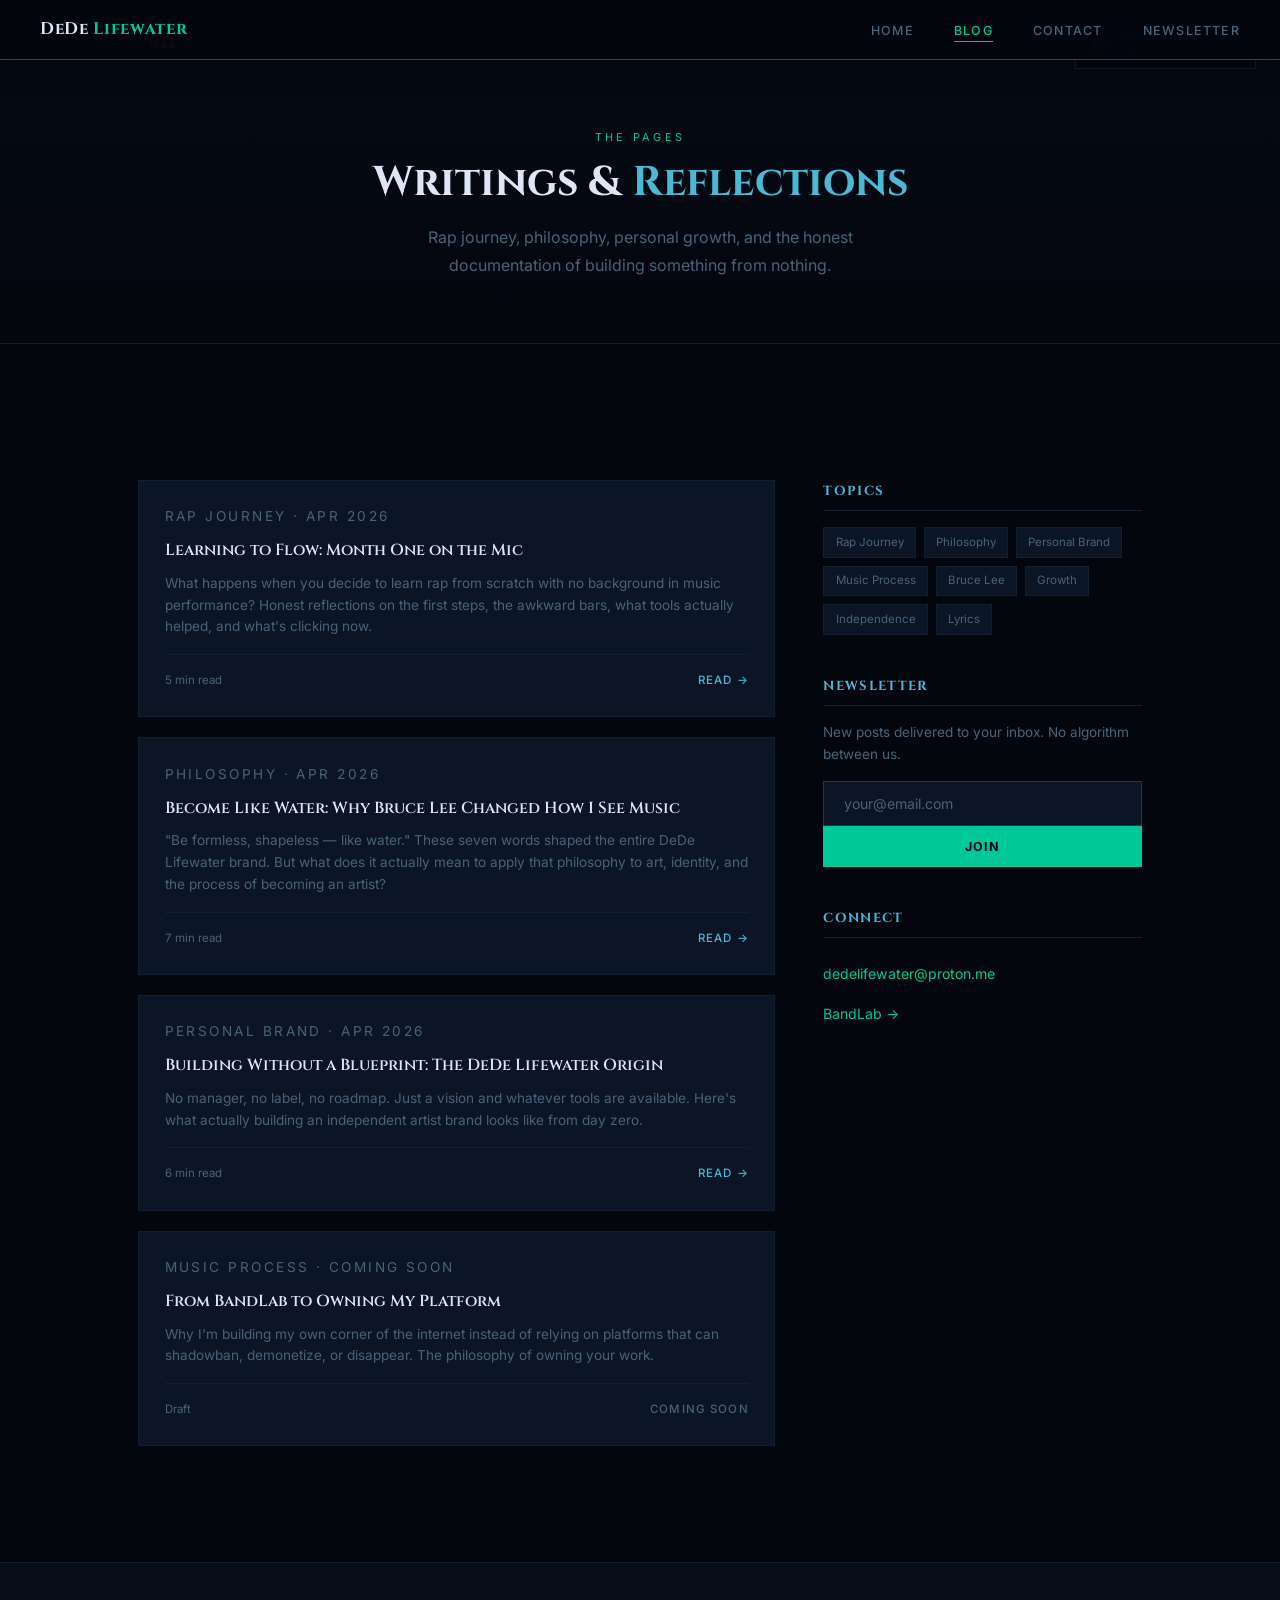
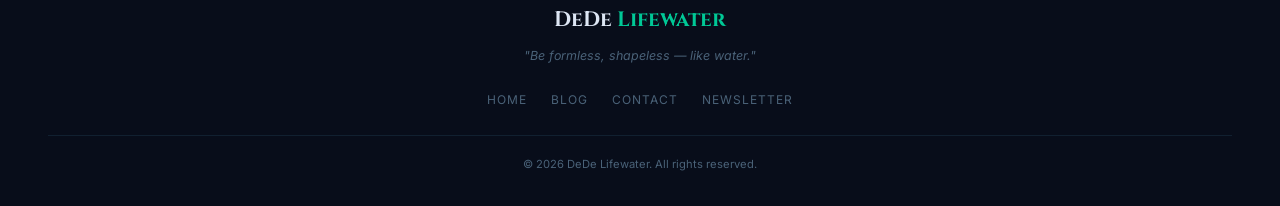
==== commit 94207fec: "Switch to auto-hide horizontal nav, fix bullet point issue" ====
--- a/blog.html
+++ b/blog.html
@@ -8,32 +8,31 @@
   <link rel="stylesheet" href="css/style.css" />
 </head>
 <body>
+  <!-- NAV TRIGGER ZONE -->
+  <div class="nav-trigger"></div>
 
-  <nav class="sidebar">
-    <a href="index.html" class="sidebar-logo">
-      <span class="logo-icon">◈</span>
-      <span class="logo-text">DeDe <span>Lifewater</span></span>
-    </a>
-    <ul class="sidebar-nav">
-      <li><a href="index.html"><span class="nav-icon">⌂</span><span class="nav-label">Home</span></a></li>
-      <li><a href="blog.html"><span class="nav-icon">✦</span><span class="nav-label">Blog</span></a></li>
-      <li><a href="contact.html"><span class="nav-icon">◉</span><span class="nav-label">Contact</span></a></li>
-      <li><a href="newsletter.html"><span class="nav-icon">◈</span><span class="nav-label">Newsletter</span></a></li>
+  <!-- TOP NAV -->
+  <nav>
+    <a href="index.html" class="nav-logo">DeDe <span>Lifewater</span></a>
+    <ul class="nav-links">
+      <li><a href="index.html">Home</a></li>
+      <li><a href="blog.html">Blog</a></li>
+      <li><a href="contact.html">Contact</a></li>
+      <li><a href="newsletter.html">Newsletter</a></li>
     </ul>
-    <div class="sidebar-bottom">
-      <a href="mailto:dedelifewater@proton.me">
-        <span class="nav-icon">✉</span>
-        <span class="nav-label">Email</span>
-      </a>
-    </div>
+    <button class="nav-toggle" aria-label="Toggle menu">
+      <span></span><span></span><span></span>
+    </button>
   </nav>
 
+  <!-- MOON TRACKER -->
   <div class="moon-tracker" id="moon-tracker">
     <span class="moon-emoji">🌕</span>
     <div class="moon-info">
       <span class="moon-phase-name">Loading…</span>
       <span class="moon-illumination"></span>
     </div>
+  </div>
   </div>
 
   <div class="page-hero">
--- a/css/style.css
+++ b/css/style.css
@@ -17,8 +17,6 @@
   --text-dim: #8aa0b4;
   --border: #112030;
   --border-glow: #1a3a50;
-  --sidebar-w: 54px;
-  --sidebar-expanded: 210px;
 }
 
 * { margin: 0; padding: 0; box-sizing: border-box; }
@@ -31,160 +29,115 @@
   font-weight: 400;
   line-height: 1.7;
   overflow-x: hidden;
-  padding-left: var(--sidebar-w);
 }
 
 ::-webkit-scrollbar { width: 4px; }
 ::-webkit-scrollbar-track { background: var(--bg-secondary); }
 ::-webkit-scrollbar-thumb { background: var(--ocean-dark); border-radius: 2px; }
 
-/* ── LEFT SIDEBAR NAV ── */
-.sidebar {
+/* ── NAV HOVER TRIGGER ZONE ── */
+.nav-trigger {
   position: fixed;
+  top: 0;
   left: 0;
+  right: 0;
+  height: 12px;
+  z-index: 1001;
+}
+
+/* ── TOP HORIZONTAL NAV ── */
+nav {
+  position: fixed;
   top: 0;
-  bottom: 0;
-  width: var(--sidebar-w);
-  background: rgba(4, 6, 14, 0.92);
-  backdrop-filter: blur(16px);
-  border-right: 1px solid var(--border);
+  left: 0;
+  right: 0;
+  height: 60px;
+  background: rgba(4, 6, 14, 0.96);
+  backdrop-filter: blur(18px);
+  border-bottom: 1px solid var(--border);
   z-index: 1000;
-  transition: width 0.35s cubic-bezier(0.4, 0, 0.2, 1);
-  overflow: hidden;
-  display: flex;
-  flex-direction: column;
-}
-
-.sidebar:hover {
-  width: var(--sidebar-expanded);
-  border-right-color: var(--ocean-dark);
-  box-shadow: 4px 0 30px rgba(26, 127, 168, 0.12);
-}
-
-.sidebar-logo {
-  padding: 1.4rem 0;
-  display: flex;
-  align-items: center;
-  justify-content: center;
-  border-bottom: 1px solid var(--border);
-  text-decoration: none;
-  flex-shrink: 0;
-  min-height: 60px;
-}
-
-.sidebar-logo .logo-icon {
-  width: 28px;
-  height: 28px;
-  flex-shrink: 0;
-  display: flex;
-  align-items: center;
-  justify-content: center;
-  color: var(--jade);
-  font-size: 1.1rem;
-}
-
-.sidebar-logo .logo-text {
+  display: flex;
+  align-items: center;
+  justify-content: space-between;
+  padding: 0 2.5rem;
+  transform: translateY(-100%);
+  transition: transform 0.4s cubic-bezier(0.4, 0, 0.2, 1),
+              border-color 0.3s ease,
+              box-shadow 0.3s ease;
+}
+
+nav.nav-visible {
+  transform: translateY(0);
+  border-bottom-color: var(--ocean-dark);
+  box-shadow: 0 4px 30px rgba(0, 0, 0, 0.5), 0 0 20px rgba(26, 127, 168, 0.08);
+}
+
+.nav-logo {
   font-family: 'Cinzel', serif;
-  font-size: 0.85rem;
+  font-size: 1.05rem;
   font-weight: 700;
   color: var(--text);
+  text-decoration: none;
+  letter-spacing: 0.04em;
   white-space: nowrap;
-  margin-left: 0.75rem;
-  opacity: 0;
-  transition: opacity 0.2s ease 0.1s;
-}
-
-.sidebar-logo .logo-text span { color: var(--jade); }
-
-.sidebar:hover .sidebar-logo .logo-text { opacity: 1; }
-
-.sidebar-nav {
+}
+
+.nav-logo span { color: var(--jade); }
+
+.nav-links {
+  display: flex;
+  gap: 2.5rem;
   list-style: none;
-  padding: 1rem 0;
-  flex: 1;
-  display: flex;
-  flex-direction: column;
-  gap: 0.25rem;
-}
-
-.sidebar-nav li a {
-  display: flex;
-  align-items: center;
-  padding: 0.75rem 0;
-  padding-left: calc((var(--sidebar-w) - 20px) / 2);
+  align-items: center;
+}
+
+.nav-links a {
   color: var(--text-muted);
   text-decoration: none;
-  transition: color 0.3s ease, background 0.3s ease;
+  font-size: 0.78rem;
+  font-weight: 500;
+  letter-spacing: 0.1em;
+  text-transform: uppercase;
+  transition: color 0.3s ease;
   position: relative;
   white-space: nowrap;
 }
 
-.sidebar-nav li a::before {
+.nav-links a::after {
   content: '';
   position: absolute;
+  bottom: -4px;
   left: 0;
-  top: 0;
-  bottom: 0;
-  width: 2px;
+  width: 0;
+  height: 1px;
   background: var(--jade);
-  transform: scaleY(0);
-  transition: transform 0.3s ease;
-}
-
-.sidebar-nav li a:hover,
-.sidebar-nav li a.active {
-  color: var(--jade);
-  background: rgba(0, 200, 150, 0.05);
-}
-
-.sidebar-nav li a:hover::before,
-.sidebar-nav li a.active::before {
-  transform: scaleY(1);
-}
-
-.nav-icon {
-  width: 20px;
-  height: 20px;
-  flex-shrink: 0;
-  display: flex;
-  align-items: center;
-  justify-content: center;
-  font-size: 0.9rem;
-}
-
-.nav-label {
-  margin-left: 1rem;
-  font-size: 0.8rem;
-  font-weight: 500;
-  letter-spacing: 0.08em;
-  text-transform: uppercase;
-  opacity: 0;
-  transition: opacity 0.2s ease 0.1s;
-}
-
-.sidebar:hover .nav-label { opacity: 1; }
-
-.sidebar-bottom {
-  padding: 1rem 0;
-  border-top: 1px solid var(--border);
-  flex-shrink: 0;
-}
-
-.sidebar-bottom a {
-  display: flex;
-  align-items: center;
-  padding: 0.6rem 0;
-  padding-left: calc((var(--sidebar-w) - 20px) / 2);
-  color: var(--text-muted);
-  text-decoration: none;
-  font-size: 0.75rem;
-  white-space: nowrap;
-  transition: color 0.3s ease;
-}
-
-.sidebar-bottom a:hover { color: var(--ocean-light); }
-
-.sidebar-bottom .nav-label { font-size: 0.72rem; letter-spacing: 0.06em; }
+  transition: width 0.3s ease;
+}
+
+.nav-links a:hover,
+.nav-links a.active { color: var(--jade); }
+
+.nav-links a:hover::after,
+.nav-links a.active::after { width: 100%; }
+
+/* Mobile hamburger (hidden on desktop) */
+.nav-toggle {
+  display: none;
+  flex-direction: column;
+  gap: 5px;
+  cursor: pointer;
+  background: none;
+  border: none;
+  padding: 4px;
+}
+
+.nav-toggle span {
+  display: block;
+  width: 22px;
+  height: 2px;
+  background: var(--text-dim);
+  transition: all 0.3s ease;
+}
 
 /* ── MOON TRACKER ── */
 .moon-tracker {
@@ -691,42 +644,25 @@
 
 /* ── RESPONSIVE ── */
 @media (max-width: 768px) {
-  body { padding-left: 0; padding-bottom: 60px; }
-
-  .sidebar {
-    top: auto;
-    bottom: 0;
+  nav { padding: 0 1.25rem; }
+
+  .nav-links {
+    display: none;
+    position: fixed;
+    top: 60px;
     left: 0;
     right: 0;
-    width: 100%;
-    height: 56px;
-    flex-direction: row;
-    border-right: none;
-    border-top: 1px solid var(--border);
+    background: rgba(4, 6, 14, 0.98);
+    flex-direction: column;
+    align-items: center;
+    padding: 1.5rem;
+    gap: 1.25rem;
+    border-bottom: 1px solid var(--border);
   }
 
-  .sidebar:hover { width: 100%; }
-  .sidebar-logo { display: none; }
-
-  .sidebar-nav {
-    flex-direction: row;
-    padding: 0;
-    width: 100%;
-    justify-content: space-around;
-  }
-
-  .sidebar-nav li a {
-    flex-direction: column;
-    padding: 0.5rem;
-    gap: 0.2rem;
-    font-size: 0.6rem;
-  }
-
-  .sidebar-nav li a::before { display: none; }
-  .nav-label { margin: 0; opacity: 1; font-size: 0.55rem; letter-spacing: 0.04em; }
-  .sidebar-bottom { display: none; }
-
-  .moon-tracker { top: auto; bottom: 65px; right: 1rem; }
+  .nav-links.open { display: flex; }
+  .nav-toggle { display: flex; }
+  nav.nav-visible .nav-links { display: flex; }
 
   .about-grid, .blog-grid, .contact-grid { grid-template-columns: 1fr; gap: 2rem; }
   section { padding: 3.5rem 1.5rem; }
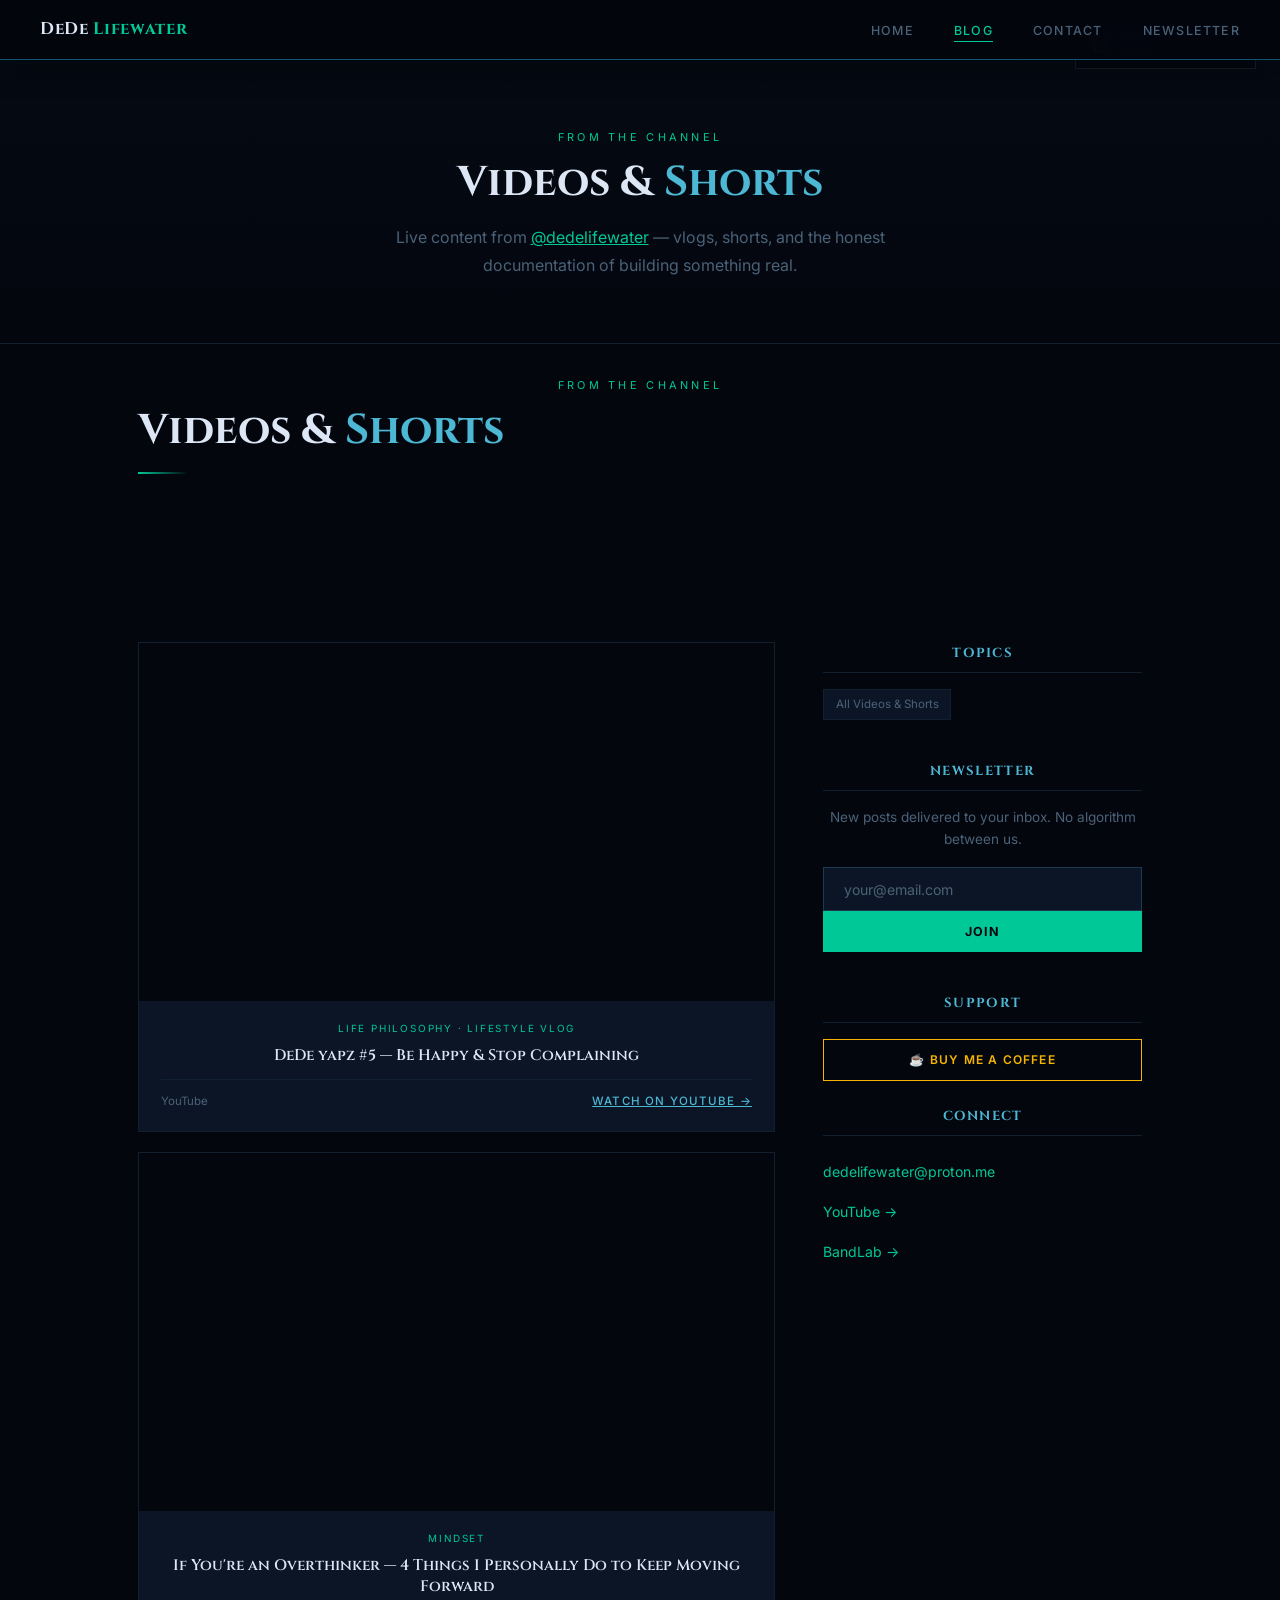
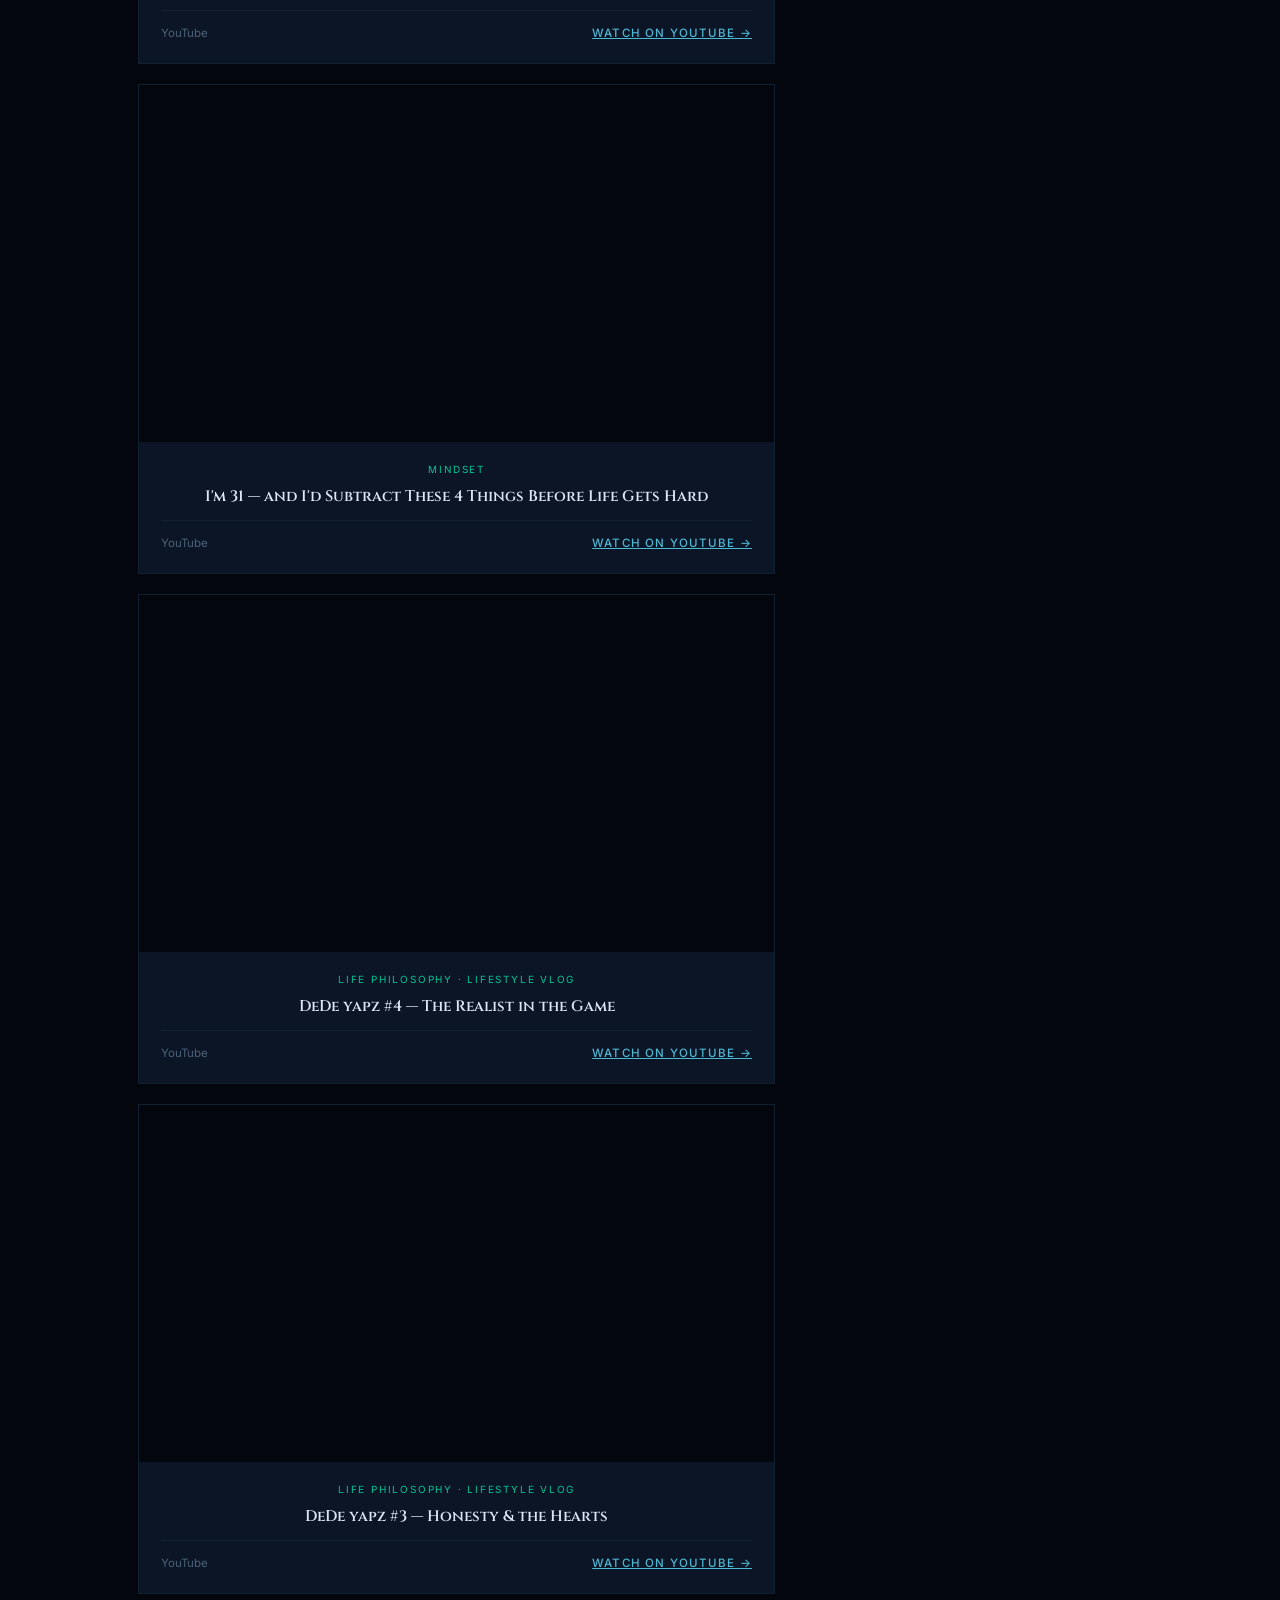
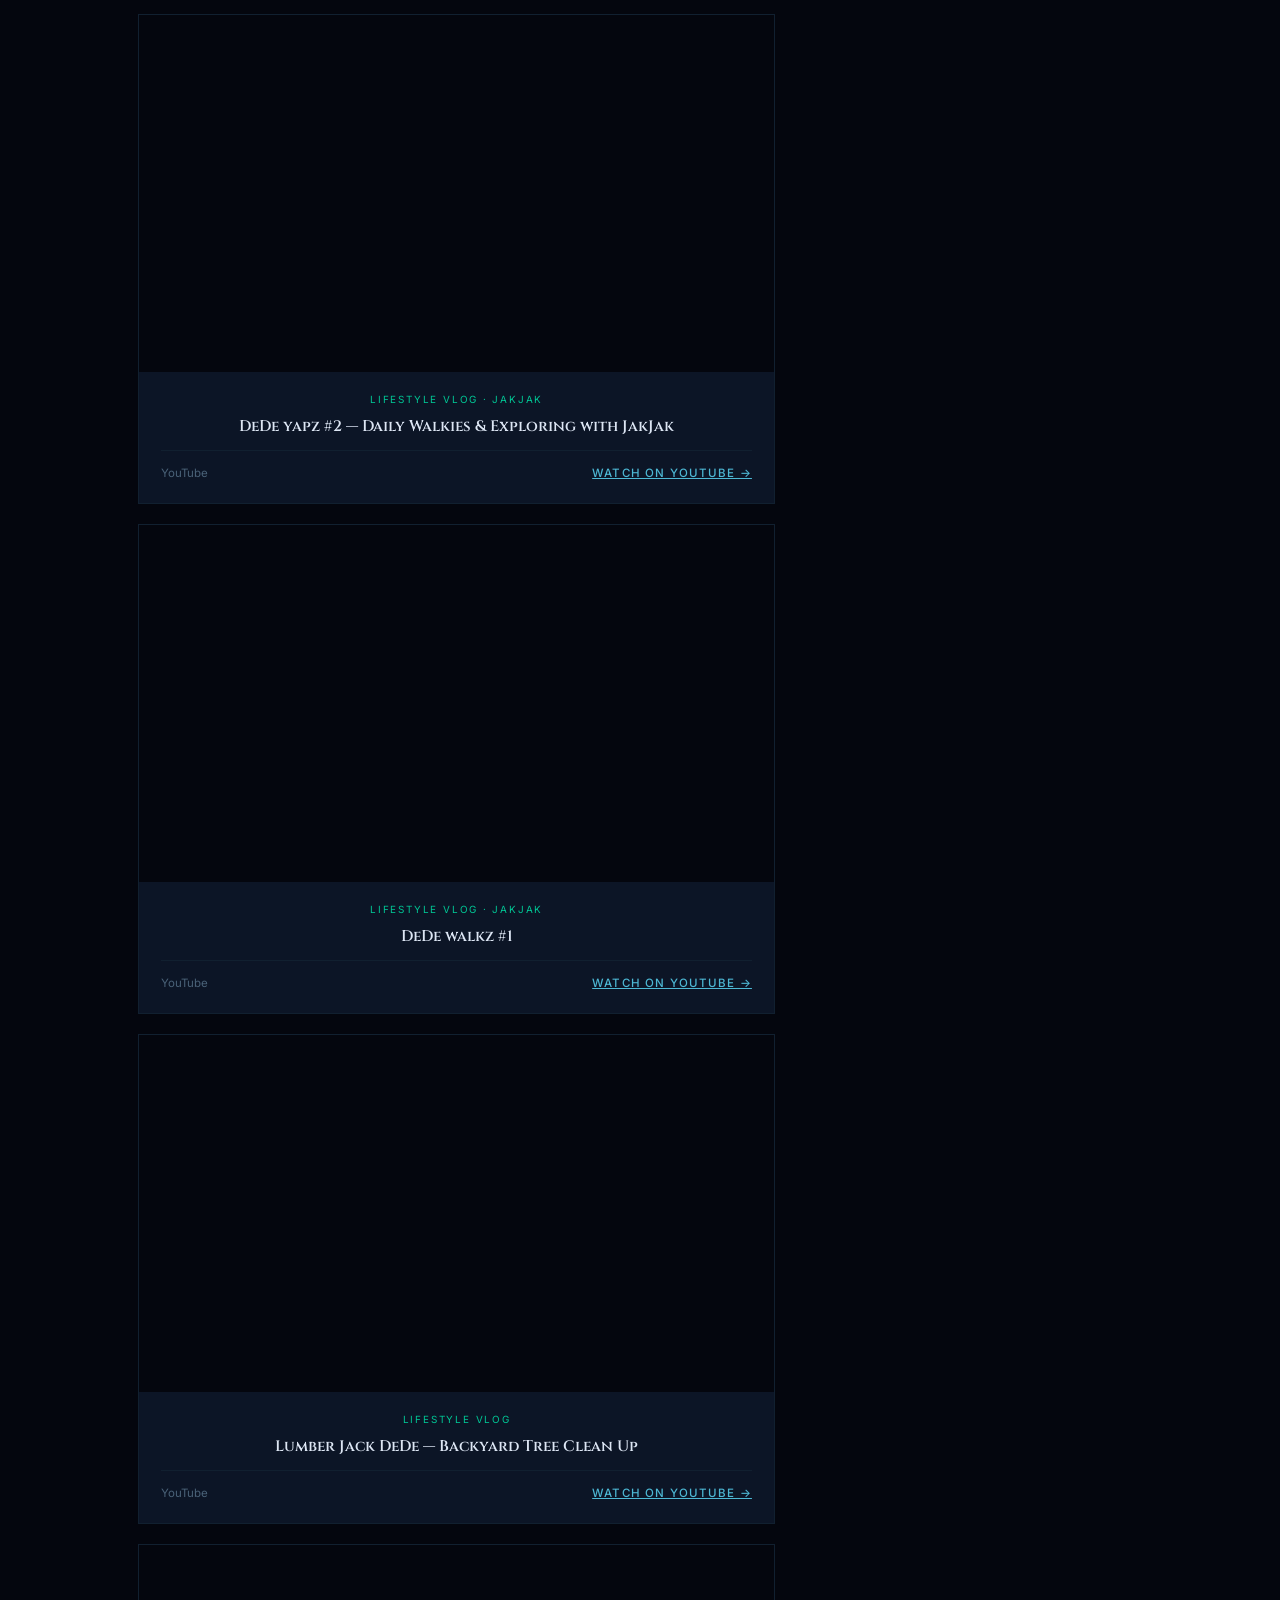
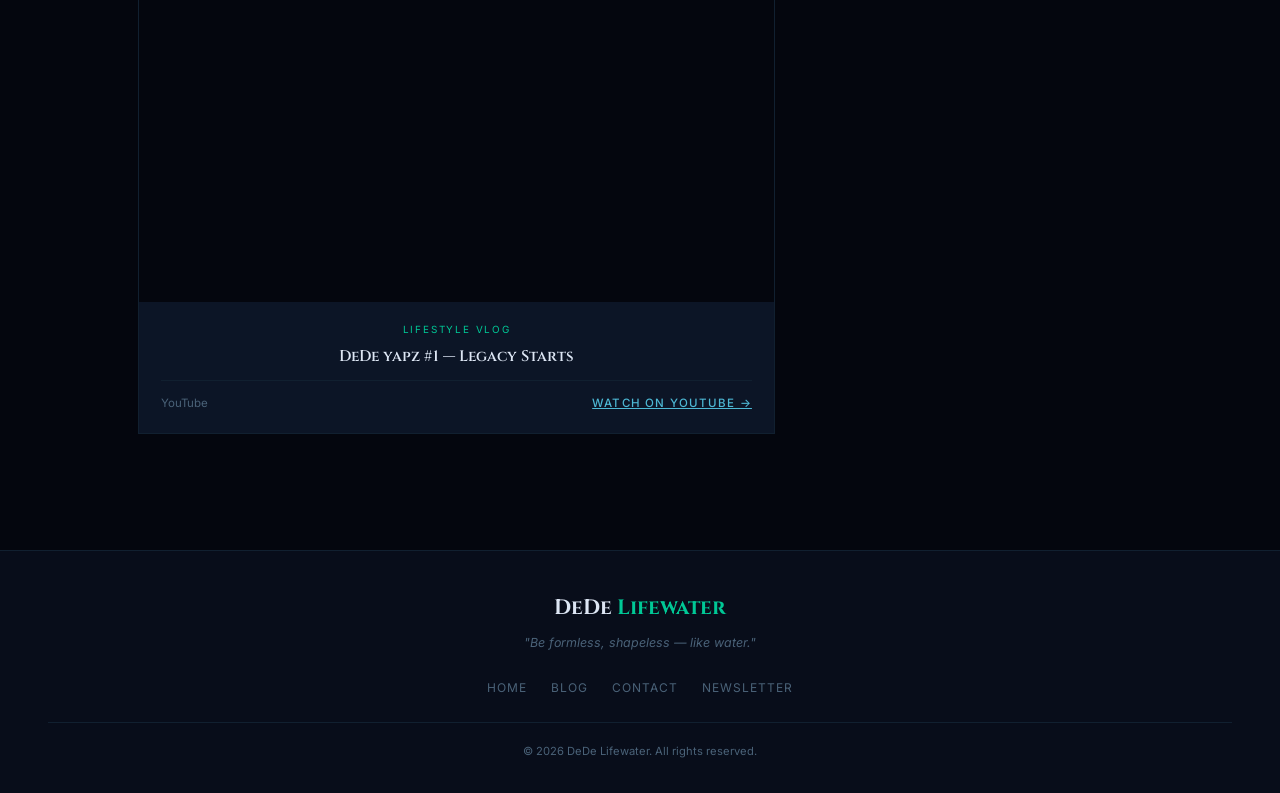
==== commit 199d90a6: "Expand tree of life full-page, update hero and blog layout - Move tree SVG to full-page overlay with" ====
--- a/blog.html
+++ b/blog.html
@@ -3,8 +3,8 @@
 <head>
   <meta charset="UTF-8" />
   <meta name="viewport" content="width=device-width, initial-scale=1.0" />
-  <title>Blog — DeDe Lifewater</title>
-  <meta name="description" content="Writings on rap, philosophy, personal growth, and the Lifewater journey." />
+  <title>Videos &amp; Shorts — DeDe Lifewater</title>
+  <meta name="description" content="Live videos and shorts from DeDe Lifewater on YouTube — lifestyle vlogs, mindset, and the honest documentation of building something real." />
   <link rel="stylesheet" href="css/style.css" />
 </head>
 <body>
@@ -36,58 +36,129 @@
   </div>
 
   <div class="page-hero">
-    <span class="section-label">The Pages</span>
-    <h1 class="section-title" style="max-width:600px; margin: 0 auto 1rem;">Writings &amp; <span>Reflections</span></h1>
+    <span class="section-label">From the Channel</span>
+    <h1 class="section-title" style="max-width:600px; margin: 0 auto 1rem;">Videos &amp; <span>Shorts</span></h1>
     <p style="color: var(--text-muted); max-width: 500px; margin: 0 auto;">
-      Rap journey, philosophy, personal growth, and the honest documentation of building something from nothing.
+      Live content from <a href="https://www.youtube.com/@dedelifewater" target="_blank" style="color: var(--jade);">@dedelifewater</a> — vlogs, shorts, and the honest documentation of building something real.
     </p>
   </div>
 
-  <section>
+  <!-- VIDEOS -->
+  <section style="padding-top: 2rem;">
+    <span class="section-label">From the Channel</span>
+    <h2 class="section-title" style="text-align:left;">Videos &amp; <span>Shorts</span></h2>
+    <div class="section-divider" style="margin-left:0;"></div>
+  </section>
+
+  <section style="padding-top: 0;">
     <div class="blog-grid">
       <div class="blog-main">
 
-        <a href="#" class="card reveal">
-          <p class="card-tag">Rap Journey · Apr 2026</p>
-          <h3>Learning to Flow: Month One on the Mic</h3>
-          <p>What happens when you decide to learn rap from scratch with no background in music performance? Honest reflections on the first steps, the awkward bars, what tools actually helped, and what's clicking now.</p>
-          <div class="card-meta"><span>5 min read</span><span class="card-read-more">Read →</span></div>
-        </a>
-
-        <a href="#" class="card reveal">
-          <p class="card-tag">Philosophy · Apr 2026</p>
-          <h3>Become Like Water: Why Bruce Lee Changed How I See Music</h3>
-          <p>"Be formless, shapeless — like water." These seven words shaped the entire DeDe Lifewater brand. But what does it actually mean to apply that philosophy to art, identity, and the process of becoming an artist?</p>
-          <div class="card-meta"><span>7 min read</span><span class="card-read-more">Read →</span></div>
-        </a>
-
-        <a href="#" class="card reveal">
-          <p class="card-tag">Personal Brand · Apr 2026</p>
-          <h3>Building Without a Blueprint: The DeDe Lifewater Origin</h3>
-          <p>No manager, no label, no roadmap. Just a vision and whatever tools are available. Here's what actually building an independent artist brand looks like from day zero.</p>
-          <div class="card-meta"><span>6 min read</span><span class="card-read-more">Read →</span></div>
-        </a>
-
-        <a href="#" class="card reveal">
-          <p class="card-tag">Music Process · Coming Soon</p>
-          <h3>From BandLab to Owning My Platform</h3>
-          <p>Why I'm building my own corner of the internet instead of relying on platforms that can shadowban, demonetize, or disappear. The philosophy of owning your work.</p>
-          <div class="card-meta"><span>Draft</span><span class="card-read-more" style="color: var(--text-muted);">Coming Soon</span></div>
-        </a>
+        <div class="video-embed-card reveal">
+          <div class="video-wrapper">
+            <iframe src="https://www.youtube.com/embed/UhoEhsF-Dek" title="DeDe yapz #5 — Be Happy & Stop Complaining" allowfullscreen loading="lazy"></iframe>
+          </div>
+          <div class="video-card-body">
+            <p class="card-tag">Life Philosophy · Lifestyle Vlog</p>
+            <h3>DeDe yapz #5 — Be Happy &amp; Stop Complaining</h3>
+            <div class="card-meta"><span>YouTube</span><a href="https://www.youtube.com/watch?v=UhoEhsF-Dek" target="_blank" class="card-read-more">Watch on YouTube →</a></div>
+          </div>
+        </div>
+
+        <div class="video-embed-card reveal">
+          <div class="video-wrapper">
+            <iframe src="https://www.youtube.com/embed/etDP9XXbK_4" title="If You're an Overthinker: 4 Things I Personally Do to Keep Moving Forward" allowfullscreen loading="lazy"></iframe>
+          </div>
+          <div class="video-card-body">
+            <p class="card-tag">Mindset</p>
+            <h3>If You're an Overthinker — 4 Things I Personally Do to Keep Moving Forward</h3>
+            <div class="card-meta"><span>YouTube</span><a href="https://www.youtube.com/watch?v=etDP9XXbK_4" target="_blank" class="card-read-more">Watch on YouTube →</a></div>
+          </div>
+        </div>
+
+        <div class="video-embed-card reveal">
+          <div class="video-wrapper">
+            <iframe src="https://www.youtube.com/embed/Ya34Q0jsolE" title="I'm 31 — and I'd Subtract These 4 Things Before Life Gets Hard" allowfullscreen loading="lazy"></iframe>
+          </div>
+          <div class="video-card-body">
+            <p class="card-tag">Mindset</p>
+            <h3>I'm 31 — and I'd Subtract These 4 Things Before Life Gets Hard</h3>
+            <div class="card-meta"><span>YouTube</span><a href="https://www.youtube.com/watch?v=Ya34Q0jsolE" target="_blank" class="card-read-more">Watch on YouTube →</a></div>
+          </div>
+        </div>
+
+        <div class="video-embed-card reveal">
+          <div class="video-wrapper">
+            <iframe src="https://www.youtube.com/embed/8bYfWIwRmQg" title="DeDe yapz #4 — The Realist in the Game" allowfullscreen loading="lazy"></iframe>
+          </div>
+          <div class="video-card-body">
+            <p class="card-tag">Life Philosophy · Lifestyle Vlog</p>
+            <h3>DeDe yapz #4 — The Realist in the Game</h3>
+            <div class="card-meta"><span>YouTube</span><a href="https://www.youtube.com/watch?v=8bYfWIwRmQg" target="_blank" class="card-read-more">Watch on YouTube →</a></div>
+          </div>
+        </div>
+
+        <div class="video-embed-card reveal">
+          <div class="video-wrapper">
+            <iframe src="https://www.youtube.com/embed/NPheSz9mcj8" title="DeDe yapz #3 — Honesty & the Hearts" allowfullscreen loading="lazy"></iframe>
+          </div>
+          <div class="video-card-body">
+            <p class="card-tag">Life Philosophy · Lifestyle Vlog</p>
+            <h3>DeDe yapz #3 — Honesty &amp; the Hearts</h3>
+            <div class="card-meta"><span>YouTube</span><a href="https://www.youtube.com/watch?v=NPheSz9mcj8" target="_blank" class="card-read-more">Watch on YouTube →</a></div>
+          </div>
+        </div>
+
+        <div class="video-embed-card reveal">
+          <div class="video-wrapper">
+            <iframe src="https://www.youtube.com/embed/-f3MQ3gRPOM" title="DeDe yapz #2 — Daily Walkies & Exploring with JakJak" allowfullscreen loading="lazy"></iframe>
+          </div>
+          <div class="video-card-body">
+            <p class="card-tag">Lifestyle Vlog · JakJak</p>
+            <h3>DeDe yapz #2 — Daily Walkies &amp; Exploring with JakJak</h3>
+            <div class="card-meta"><span>YouTube</span><a href="https://www.youtube.com/watch?v=-f3MQ3gRPOM" target="_blank" class="card-read-more">Watch on YouTube →</a></div>
+          </div>
+        </div>
+
+        <div class="video-embed-card reveal">
+          <div class="video-wrapper">
+            <iframe src="https://www.youtube.com/embed/HlAFZXVrXgo" title="DeDe walkz #1" allowfullscreen loading="lazy"></iframe>
+          </div>
+          <div class="video-card-body">
+            <p class="card-tag">Lifestyle Vlog · JakJak</p>
+            <h3>DeDe walkz #1</h3>
+            <div class="card-meta"><span>YouTube</span><a href="https://www.youtube.com/watch?v=HlAFZXVrXgo" target="_blank" class="card-read-more">Watch on YouTube →</a></div>
+          </div>
+        </div>
+
+        <div class="video-embed-card reveal">
+          <div class="video-wrapper">
+            <iframe src="https://www.youtube.com/embed/SRoTT-uREes" title="Lumber Jack DeDe — Backyard Tree Clean Up" allowfullscreen loading="lazy"></iframe>
+          </div>
+          <div class="video-card-body">
+            <p class="card-tag">Lifestyle Vlog</p>
+            <h3>Lumber Jack DeDe — Backyard Tree Clean Up</h3>
+            <div class="card-meta"><span>YouTube</span><a href="https://www.youtube.com/watch?v=SRoTT-uREes" target="_blank" class="card-read-more">Watch on YouTube →</a></div>
+          </div>
+        </div>
+
+        <div class="video-embed-card reveal">
+          <div class="video-wrapper">
+            <iframe src="https://www.youtube.com/embed/zcfGcwl7mOU" title="DeDe yapz #1 — Legacy Starts" allowfullscreen loading="lazy"></iframe>
+          </div>
+          <div class="video-card-body">
+            <p class="card-tag">Lifestyle Vlog</p>
+            <h3>DeDe yapz #1 — Legacy Starts</h3>
+            <div class="card-meta"><span>YouTube</span><a href="https://www.youtube.com/watch?v=zcfGcwl7mOU" target="_blank" class="card-read-more">Watch on YouTube →</a></div>
+          </div>
+        </div>
 
       </div>
 
       <aside class="blog-sidebar reveal">
         <h3>Topics</h3>
         <div class="sidebar-tags" style="margin-bottom: 2.5rem;">
-          <a href="#" class="tag">Rap Journey</a>
-          <a href="#" class="tag">Philosophy</a>
-          <a href="#" class="tag">Personal Brand</a>
-          <a href="#" class="tag">Music Process</a>
-          <a href="#" class="tag">Bruce Lee</a>
-          <a href="#" class="tag">Growth</a>
-          <a href="#" class="tag">Independence</a>
-          <a href="#" class="tag">Lyrics</a>
+          <a href="https://www.youtube.com/@dedelifewater" target="_blank" class="tag">All Videos &amp; Shorts</a>
         </div>
 
         <h3>Newsletter</h3>
@@ -99,12 +170,20 @@
           <button type="submit" style="margin-top: 0;">Join</button>
         </form>
 
-        <h3 style="margin-top: 2.5rem;">Connect</h3>
+        <h3 style="margin-top: 2.5rem;">Support</h3>
+        <div style="margin-bottom: 1rem;">
+          <a href="https://www.buymeacoffee.com/dedelifewater" target="_blank" class="btn-coffee" style="display:block; text-align:center; padding: 0.6rem 1rem; font-size:0.75rem;">☕ Buy Me a Coffee</a>
+        </div>
+
+        <h3 style="margin-top: 1.5rem;">Connect</h3>
         <div class="contact-detail" style="border: none; padding: 0.5rem 0;">
           <a href="mailto:dedelifewater@proton.me">dedelifewater@proton.me</a>
         </div>
         <div class="contact-detail" style="border: none; padding: 0.5rem 0;">
-          <a href="https://www.bandlab.com" target="_blank">BandLab →</a>
+          <a href="https://www.youtube.com/@dedelifewater" target="_blank">YouTube →</a>
+        </div>
+        <div class="contact-detail" style="border: none; padding: 0.5rem 0;">
+          <a href="https://www.bandlab.com/dedelifewater" target="_blank">BandLab →</a>
         </div>
       </aside>
     </div>
--- a/css/style.css
+++ b/css/style.css
@@ -20,15 +20,61 @@
 }
 
 * { margin: 0; padding: 0; box-sizing: border-box; }
-html { scroll-behavior: smooth; }
+html { scroll-behavior: smooth; background: var(--bg-primary); }
 
 body {
-  background-color: var(--bg-primary);
+  background: none;
   color: var(--text);
   font-family: 'Inter', sans-serif;
   font-weight: 400;
   line-height: 1.7;
   overflow-x: hidden;
+  position: relative;
+}
+
+/* ── FULL-PAGE TREE ── */
+#page-tree {
+  position: absolute;
+  top: 0;
+  left: 0;
+  width: 100%;
+  pointer-events: none;
+  z-index: 0;
+}
+
+#page-tree svg {
+  width: 100%;
+  display: block;
+}
+
+/* Sections sit above the tree */
+.hero, section, .newsletter-section, footer {
+  position: relative;
+  z-index: 1;
+}
+
+/* Root-5 center spine */
+.root-path-5 { stroke: #00c896; opacity: 0.22; }
+
+/* Section anchor node pulses */
+.section-node {
+  animation: nodePulse 3.5s ease-in-out infinite;
+}
+.section-node-outer {
+  animation: nodePulse 3.5s ease-in-out infinite 0.6s;
+}
+@keyframes nodePulse {
+  0%, 100% { opacity: 0.18; }
+  50%       { opacity: 0.62; }
+}
+
+#star-canvas {
+  position: fixed;
+  inset: 0;
+  width: 100%;
+  height: 100%;
+  z-index: -1;
+  pointer-events: none;
 }
 
 ::-webkit-scrollbar { width: 4px; }
@@ -179,6 +225,51 @@
   color: var(--text-muted);
 }
 
+.tree-line       { stroke: #112a3a; fill: none; stroke-linecap: round; stroke-width: 1; }
+.tree-line-bright{ stroke: #1a4a60; fill: none; stroke-linecap: round; stroke-width: 1.2; }
+.tree-trunk      { stroke: #0e5570; fill: none; stroke-linecap: round; stroke-width: 1.8; }
+
+.root-path-1 { stroke: #00c896; opacity: 0.4; }
+.root-path-2 { stroke: #4db8d4; opacity: 0.35; }
+.root-path-3 { stroke: #c8a040; opacity: 0.35; }
+.root-path-4 { stroke: #4db8d4; opacity: 0.5; }
+
+.leaf { fill: #1a4a60; opacity: 0.7; }
+.canopy-glow { fill: rgba(26,127,168,0.12); filter: blur(8px); }
+
+.tree-canopy {
+  transform-origin: 600px 320px;
+  animation: treeSway 9s ease-in-out infinite;
+}
+
+@keyframes treeSway {
+  0%, 100% { transform: rotate(-0.25deg); }
+  50%       { transform: rotate(0.25deg); }
+}
+
+.pulse-drop {
+  fill: #4db8d4;
+  animation: pulseDrop 3.5s ease-in-out infinite;
+}
+
+@keyframes pulseDrop {
+  0%, 100% { opacity: 0; r: 1; }
+  50%       { opacity: 0.8; r: 2.5; }
+}
+
+.drop-1 { fill: #00c896; }
+.drop-2 { fill: #4db8d4; }
+.drop-3 { fill: #c8a040; }
+.drop-4 { fill: #4db8d4; }
+
+.trunk-label {
+  font-family: 'JetBrains Mono', 'Courier New', monospace;
+  font-size: 8px;
+  letter-spacing: 0.3em;
+  fill: #1a3a50;
+  text-transform: uppercase;
+}
+
 /* ── HERO ── */
 .hero {
   position: relative;
@@ -187,7 +278,7 @@
   align-items: center;
   justify-content: center;
   text-align: center;
-  overflow: hidden;
+  overflow: visible;
 }
 
 #hero-canvas {
@@ -202,6 +293,30 @@
   z-index: 2;
   max-width: 800px;
   padding: 2rem;
+}
+
+.hero-logo {
+  width: 72px;
+  height: auto;
+  margin: 0 auto 1.2rem;
+  display: block;
+  filter: drop-shadow(0 0 10px rgba(0,200,150,0.4));
+  opacity: 0;
+  animation: fadeUpLogo 1s ease forwards 0.2s;
+}
+
+@keyframes fadeUpLogo {
+  from { opacity: 0; transform: translateY(20px); }
+  to { opacity: 0.45; transform: translateY(0); }
+}
+
+.footer-logo-img {
+  width: 44px;
+  height: auto;
+  margin: 0 auto 0.6rem;
+  display: block;
+  opacity: 0.8;
+  filter: drop-shadow(0 0 6px rgba(0,200,150,0.2));
 }
 
 .hero-eyebrow {
@@ -328,6 +443,13 @@
   padding: 6rem 3rem;
   max-width: 1100px;
   margin: 0 auto;
+  text-align: center;
+}
+
+section .about-grid,
+section .cards-grid,
+section .contact-grid {
+  text-align: left;
 }
 
 .section-label {
@@ -354,7 +476,7 @@
   width: 50px;
   height: 2px;
   background: linear-gradient(to right, var(--jade), transparent);
-  margin-bottom: 2rem;
+  margin: 0 auto 2rem;
 }
 
 /* ── ABOUT ── */
@@ -641,6 +763,102 @@
 }
 
 .reveal.visible { opacity: 1; transform: translateY(0); }
+
+/* ── BUY ME A COFFEE ── */
+.btn-coffee {
+  padding: 0.7rem 1.8rem;
+  background: transparent;
+  border: 1px solid #f4b400;
+  color: #f4b400;
+  font-family: 'Inter', sans-serif;
+  font-size: 0.8rem;
+  font-weight: 600;
+  letter-spacing: 0.1em;
+  text-transform: uppercase;
+  text-decoration: none;
+  cursor: pointer;
+  transition: all 0.3s ease;
+  display: inline-block;
+}
+.btn-coffee:hover {
+  background: #f4b400;
+  color: var(--bg-primary);
+  box-shadow: 0 0 20px rgba(244,180,0,0.3);
+}
+
+/* ── VIDEO CARDS ── */
+.video-wrapper {
+  position: relative;
+  padding-bottom: 56.25%;
+  height: 0;
+  overflow: hidden;
+  background: var(--bg-primary);
+}
+.video-wrapper iframe {
+  position: absolute;
+  top: 0; left: 0;
+  width: 100%; height: 100%;
+  border: 0;
+}
+
+.video-embed-card {
+  background: var(--bg-card);
+  border: 1px solid var(--border);
+  transition: all 0.3s ease;
+  margin-bottom: 1.25rem;
+  position: relative;
+  overflow: hidden;
+}
+.video-embed-card::before {
+  content: '';
+  position: absolute;
+  top: 0; left: 0; right: 0;
+  height: 2px;
+  background: linear-gradient(to right, var(--ocean), var(--jade));
+  transform: scaleX(0);
+  transition: transform 0.3s ease;
+  z-index: 1;
+}
+.video-embed-card:hover { border-color: var(--border-glow); box-shadow: 0 10px 35px rgba(0,0,0,0.4), 0 0 18px var(--ocean-glow); }
+.video-embed-card:hover::before { transform: scaleX(1); }
+.video-card-body { padding: 1.2rem 1.4rem; }
+.video-card-body .card-tag { font-size: 0.62rem; letter-spacing: 0.18em; text-transform: uppercase; color: var(--jade); margin-bottom: 0.5rem; }
+.video-card-body h3 { font-family: 'Cinzel', serif; font-size: 0.95rem; font-weight: 600; color: var(--text); margin-bottom: 0.5rem; line-height: 1.4; }
+.video-card-body .card-meta { font-size: 0.72rem; color: var(--text-muted); margin-top: 0.8rem; padding-top: 0.8rem; border-top: 1px solid var(--border); display: flex; justify-content: space-between; align-items: center; }
+
+.video-thumb-card { padding: 0; }
+.video-thumb-wrapper {
+  position: relative;
+  overflow: hidden;
+  aspect-ratio: 16/9;
+  background: var(--bg-primary);
+}
+.video-thumb-wrapper img {
+  width: 100%; height: 100%;
+  object-fit: cover; display: block;
+  transition: transform 0.4s ease;
+  filter: brightness(0.75);
+}
+.video-thumb-card:hover .video-thumb-wrapper img { transform: scale(1.04); filter: brightness(1); }
+.play-btn {
+  position: absolute; top: 50%; left: 50%;
+  transform: translate(-50%, -50%);
+  width: 44px; height: 44px;
+  background: rgba(0,200,150,0.85);
+  border-radius: 50%;
+  display: flex; align-items: center; justify-content: center;
+  font-size: 0.95rem; color: var(--bg-primary);
+  transition: all 0.3s ease;
+  padding-left: 3px;
+}
+.video-thumb-card:hover .play-btn { background: var(--jade); box-shadow: 0 0 20px var(--jade-glow); transform: translate(-50%, -50%) scale(1.12); }
+.video-thumb-card .card-tag,
+.video-thumb-card h3,
+.video-thumb-card p,
+.video-thumb-card .card-meta { padding: 0 1.4rem; }
+.video-thumb-card .card-tag { padding-top: 1.2rem; margin-bottom: 0.5rem; }
+.video-thumb-card p { font-size: 0.82rem; color: var(--text-muted); line-height: 1.5; }
+.video-thumb-card .card-meta { padding-bottom: 1.2rem; }
 
 /* ── RESPONSIVE ── */
 @media (max-width: 768px) {
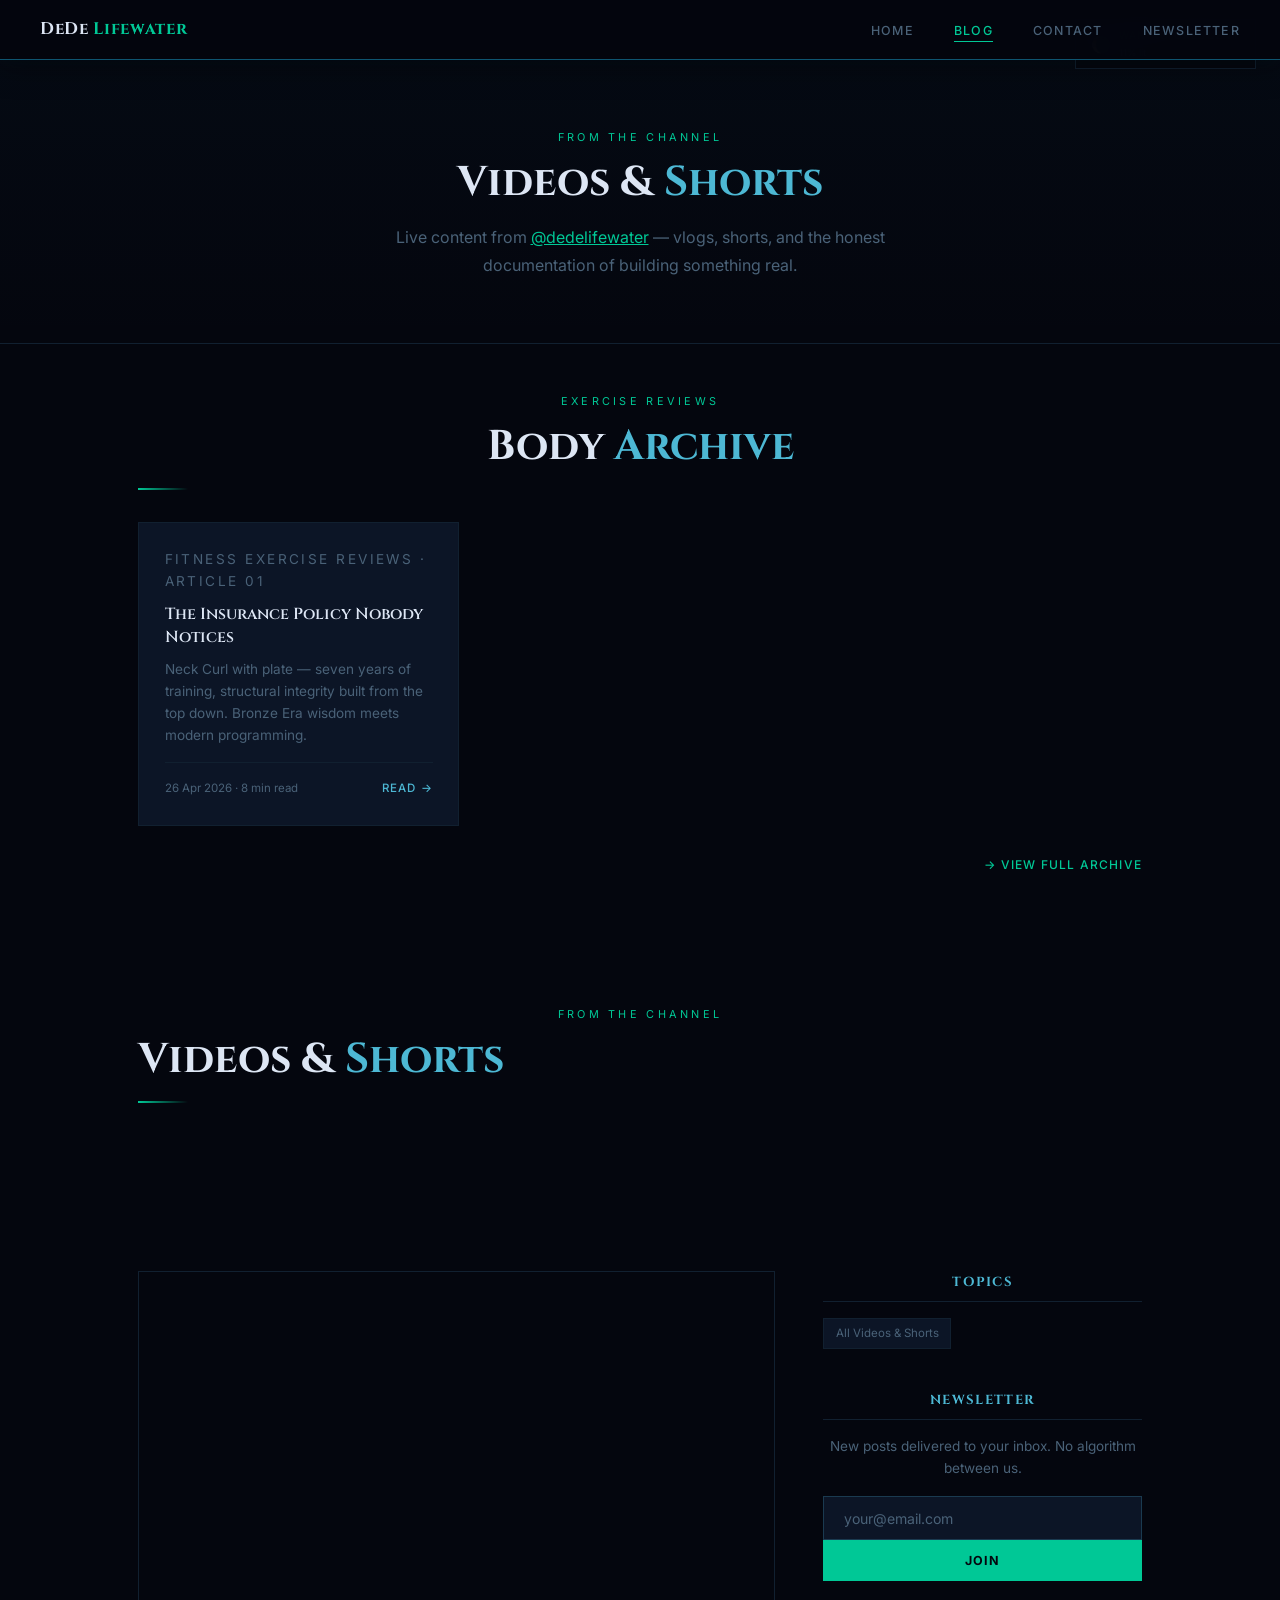
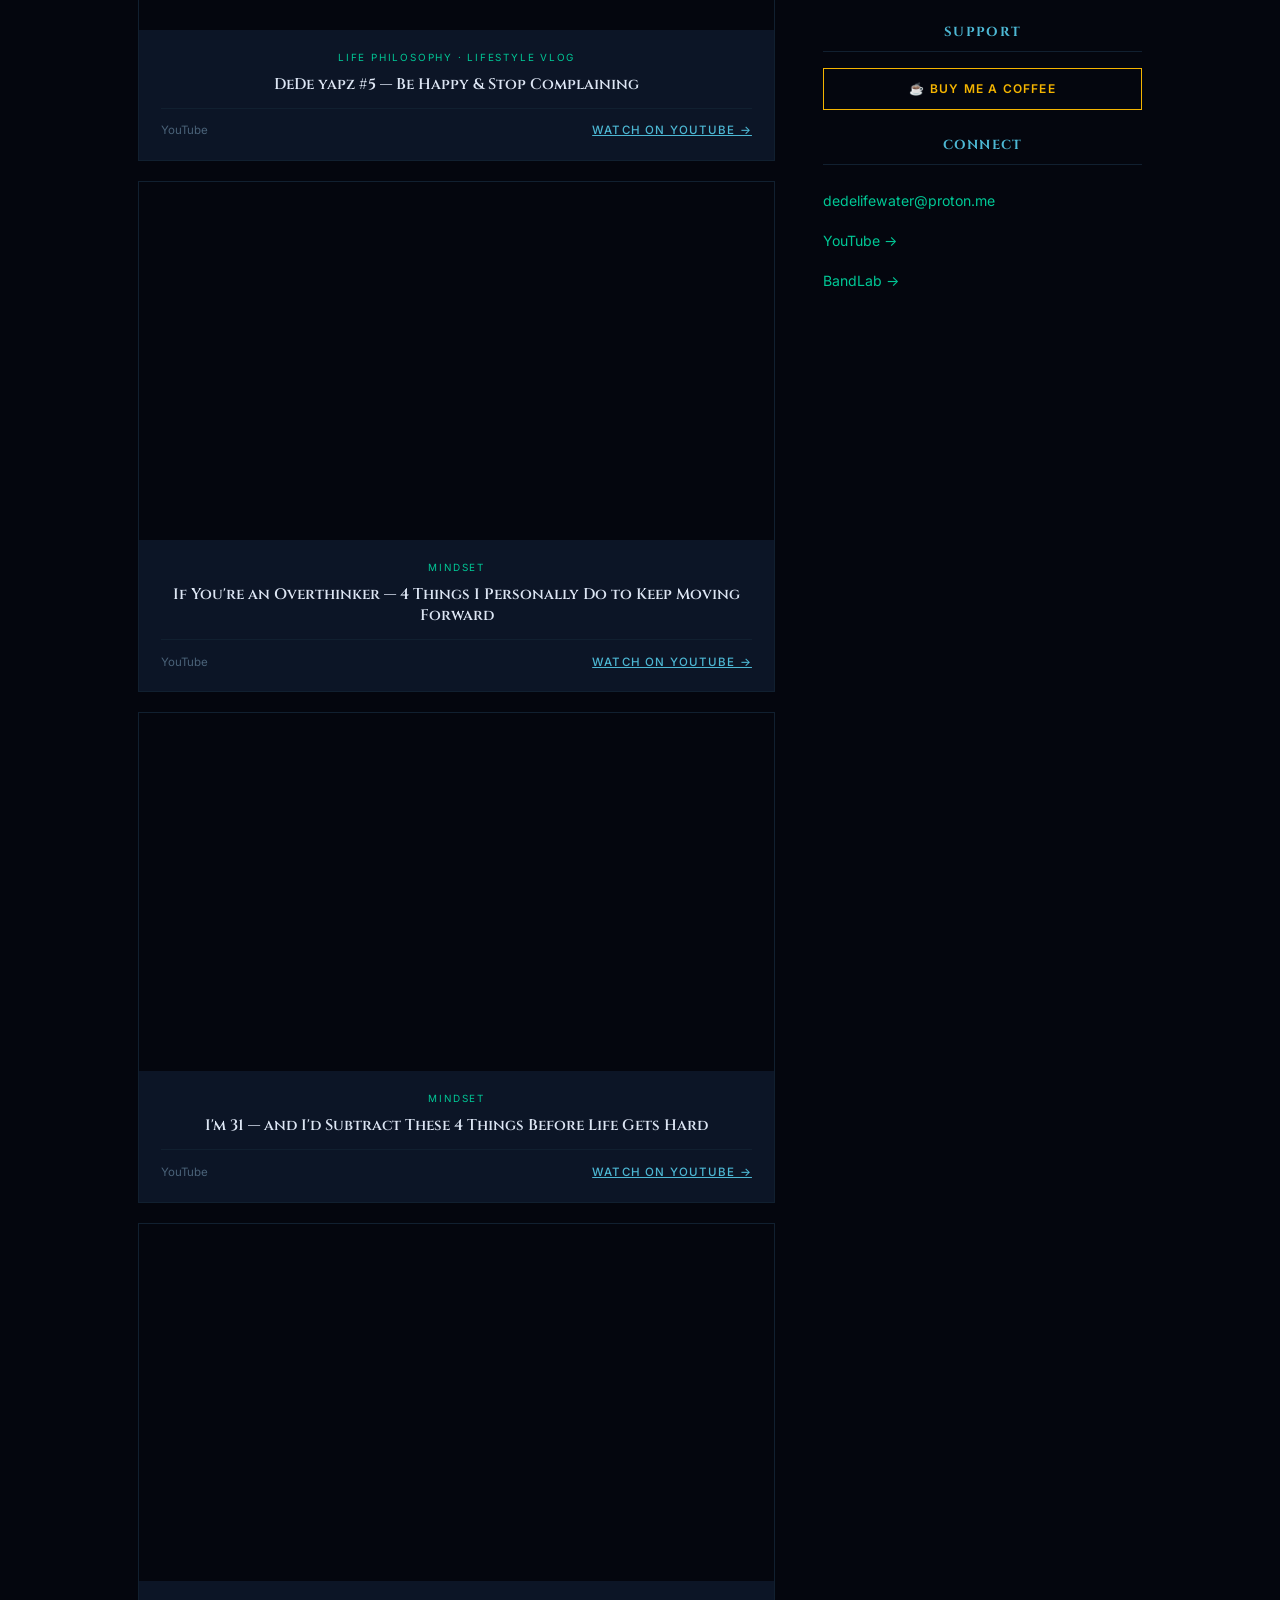
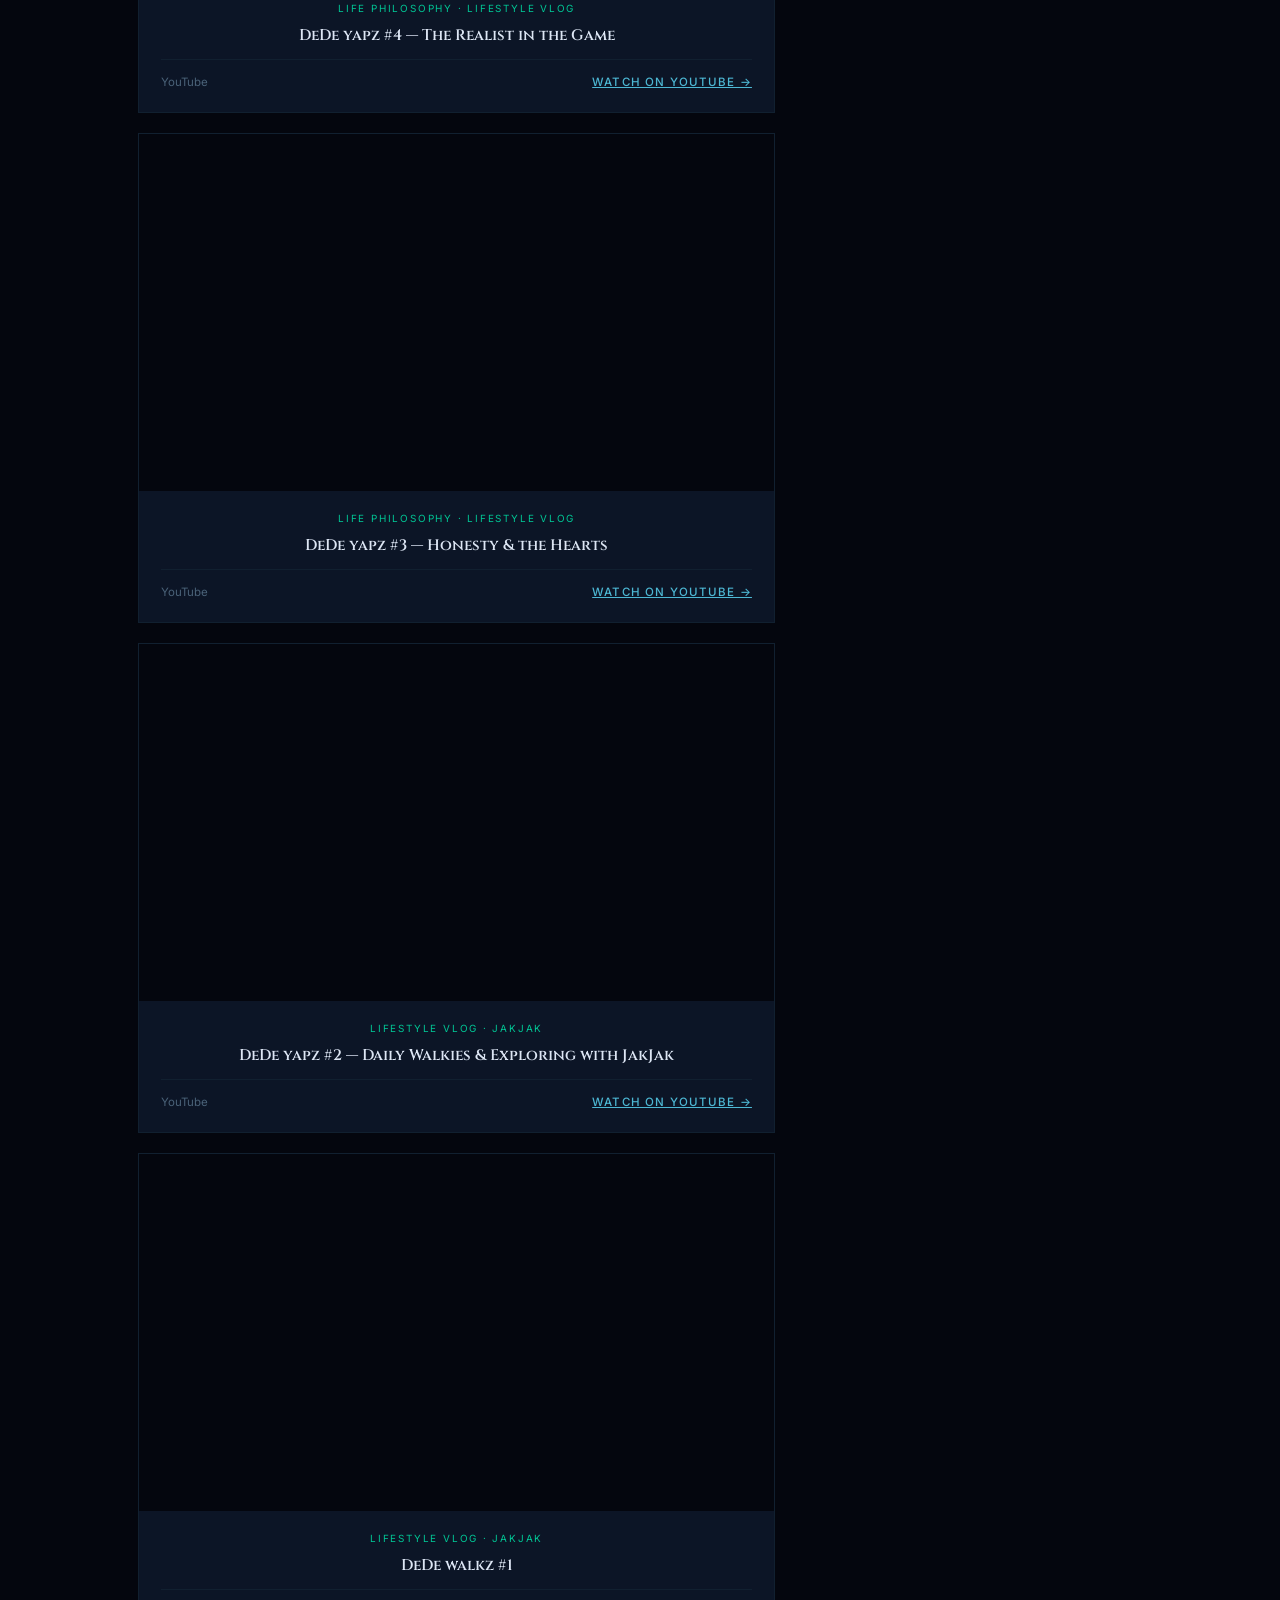
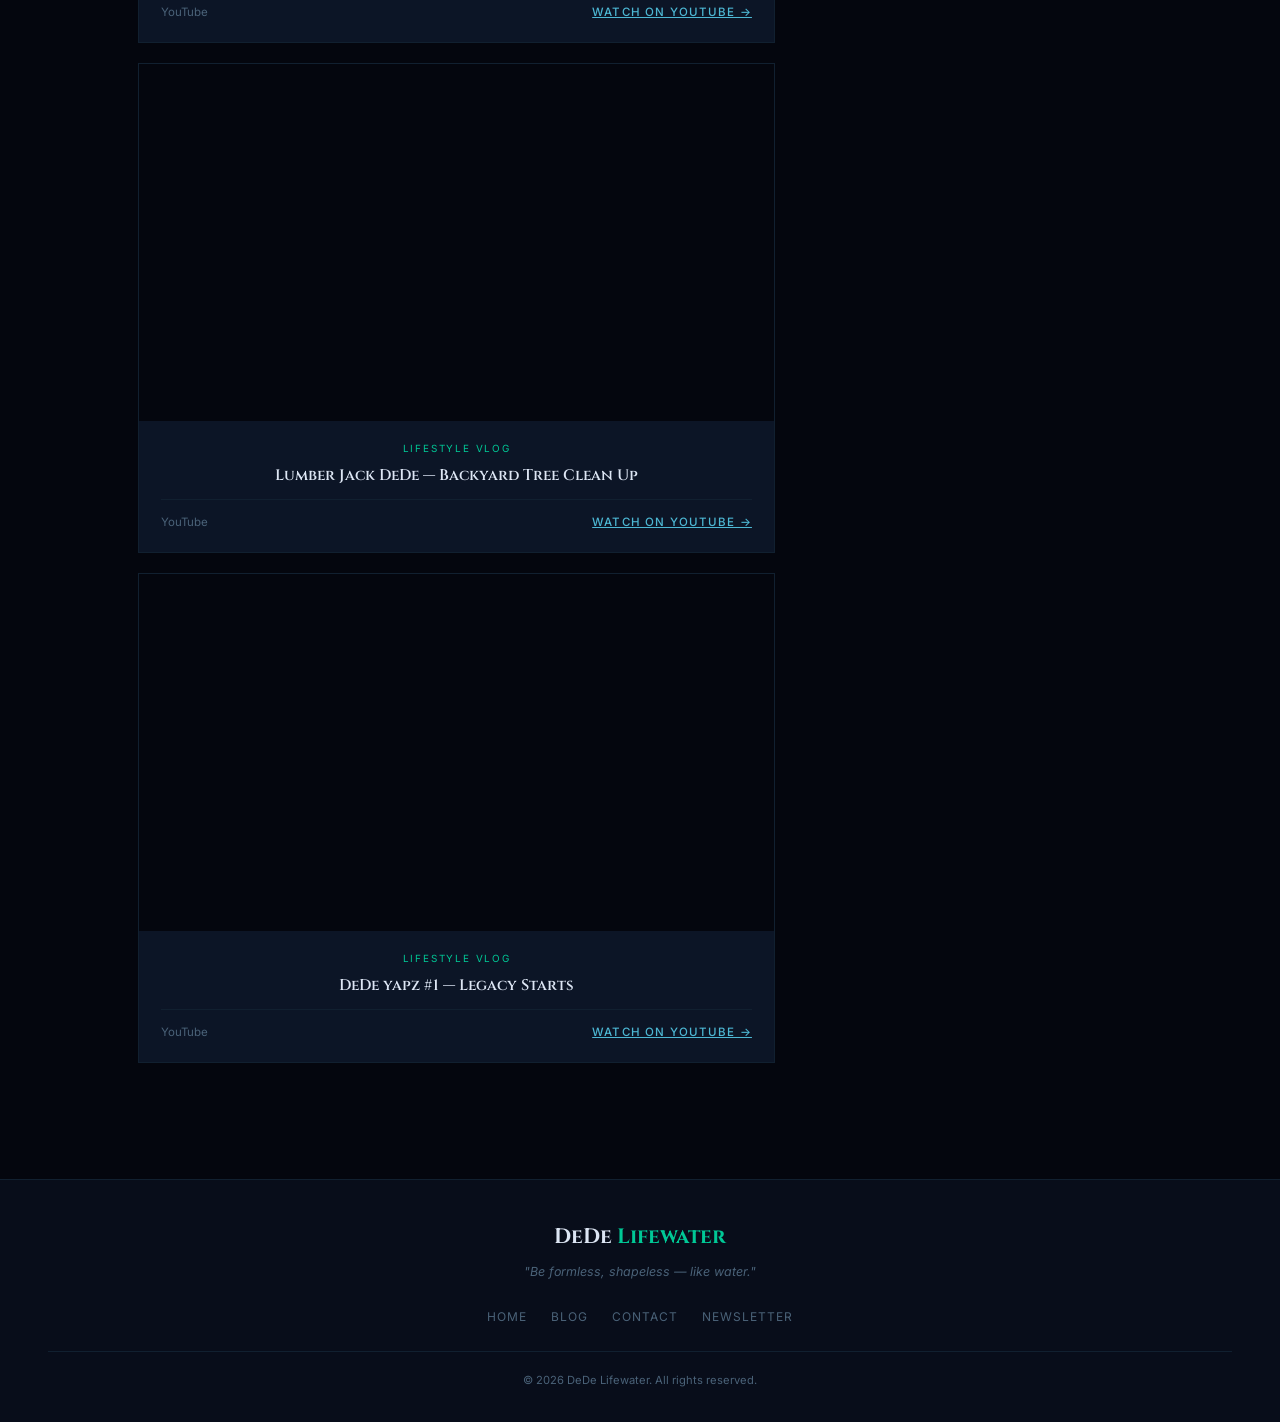
==== commit c6b1e7b4: "Add Body Archive page and neck curl fitness review - New archive.html: filterable Body Archive hub w" ====
--- a/blog.html
+++ b/blog.html
@@ -43,6 +43,24 @@
     </p>
   </div>
 
+  <!-- FITNESS EXERCISE REVIEWS -->
+  <section id="writings" style="padding-top: 3rem;">
+    <span class="section-label">Exercise Reviews</span>
+    <h2 class="section-title">Body <span>Archive</span></h2>
+    <div class="section-divider" style="margin-left:0;"></div>
+    <div class="cards-grid" style="margin-top: 1.5rem;">
+      <a href="posts/2026-04-26-neck-curl.html" class="card">
+        <p class="card-tag">Fitness Exercise Reviews · Article 01</p>
+        <h3>The Insurance Policy Nobody Notices</h3>
+        <p>Neck Curl with plate — seven years of training, structural integrity built from the top down. Bronze Era wisdom meets modern programming.</p>
+        <div class="card-meta"><span>26 Apr 2026 · 8 min read</span><span class="card-read-more">Read →</span></div>
+      </a>
+    </div>
+    <div style="margin-top: 1.5rem; text-align: right;">
+      <a href="archive.html" style="font-size: 0.75rem; letter-spacing: 0.1em; text-transform: uppercase; color: var(--jade); text-decoration: none; font-weight: 500;">→ View Full Archive</a>
+    </div>
+  </section>
+
   <!-- VIDEOS -->
   <section style="padding-top: 2rem;">
     <span class="section-label">From the Channel</span>
--- a/css/style.css
+++ b/css/style.css
@@ -38,6 +38,7 @@
   top: 0;
   left: 0;
   width: 100%;
+  overflow: hidden;
   pointer-events: none;
   z-index: 0;
 }
@@ -786,6 +787,28 @@
   box-shadow: 0 0 20px rgba(244,180,0,0.3);
 }
 
+.btn-wip {
+  padding: 0.7rem 1.8rem;
+  background: transparent;
+  border: 1px solid #c87c2a;
+  color: #c87c2a;
+  font-family: 'Inter', sans-serif;
+  font-size: 0.8rem;
+  font-weight: 600;
+  letter-spacing: 0.1em;
+  text-transform: uppercase;
+  text-decoration: none;
+  cursor: pointer;
+  transition: all 0.3s ease;
+  display: inline-block;
+}
+.btn-wip:hover {
+  background: rgba(200, 124, 42, 0.12);
+  border-color: #ef9f27;
+  color: #ef9f27;
+  box-shadow: 0 0 20px rgba(200, 124, 42, 0.25);
+}
+
 /* ── VIDEO CARDS ── */
 .video-wrapper {
   position: relative;
@@ -882,11 +905,41 @@
   .nav-toggle { display: flex; }
   nav.nav-visible .nav-links { display: flex; }
 
+  /* Layout */
   .about-grid, .blog-grid, .contact-grid { grid-template-columns: 1fr; gap: 2rem; }
-  section { padding: 3.5rem 1.5rem; }
-  .page-hero { padding: 5rem 1.5rem 3rem; }
-
-  .newsletter-section { padding: 2.5rem 1.5rem; }
+  section { padding: 3.5rem 1.25rem; }
+  .page-hero { padding: 5rem 1.25rem 3rem; }
+  .newsletter-section { padding: 2.5rem 1.25rem; }
+
+  /* Hero */
+  .hero-content { padding: 1.25rem; }
+  .hero-logo { width: 52px; margin-bottom: 0.8rem; }
+  .hero-cta { flex-direction: column; align-items: center; gap: 0.75rem; }
+  .hero-cta a { width: 100%; max-width: 280px; text-align: center; }
+
+  /* Cards */
+  .cards-grid { grid-template-columns: 1fr; }
+  .card { padding: 1.25rem; }
+
+  /* Forms */
   .newsletter-form { flex-direction: column; }
   .newsletter-form input { border-right: 1px solid var(--border-glow); }
-}
+  .contact-form { gap: 1rem; }
+
+  /* Tree: reduce root opacity on mobile for performance */
+  #page-tree { opacity: 0.6; }
+  .section-node, .section-node-outer { display: none; }
+
+  /* Footer */
+  footer { padding: 3rem 1.25rem 2rem; }
+  .footer-links { flex-wrap: wrap; gap: 0.75rem; justify-content: center; }
+}
+
+@media (max-width: 480px) {
+  .hero-title { font-size: clamp(2rem, 12vw, 3rem); }
+  .section-title { font-size: clamp(1.4rem, 6vw, 2rem); }
+  .btn-primary, .btn-secondary, .btn-coffee, .btn-wip { padding: 0.65rem 1.2rem; font-size: 0.75rem; }
+  section { padding: 2.5rem 1rem; }
+  .newsletter-section { padding: 2rem 1rem; }
+  .pillar { padding: 1rem; }
+}
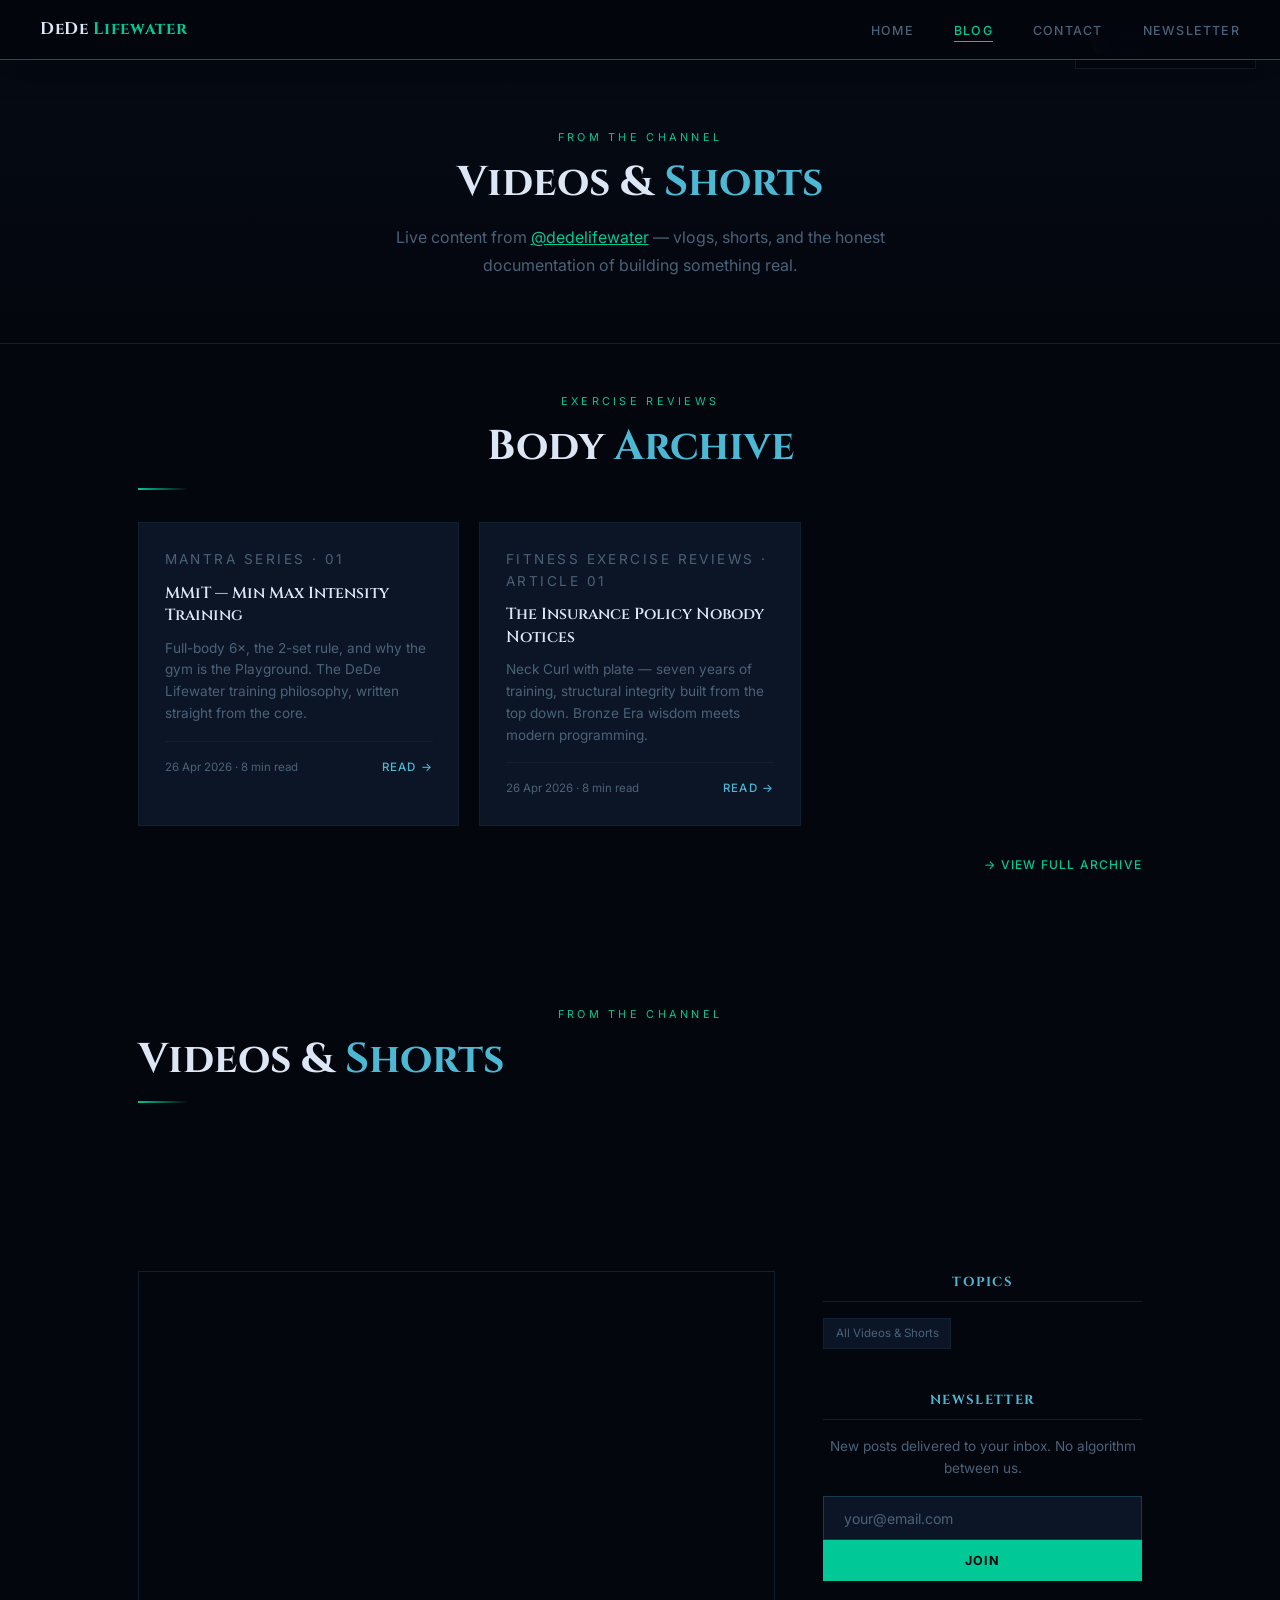
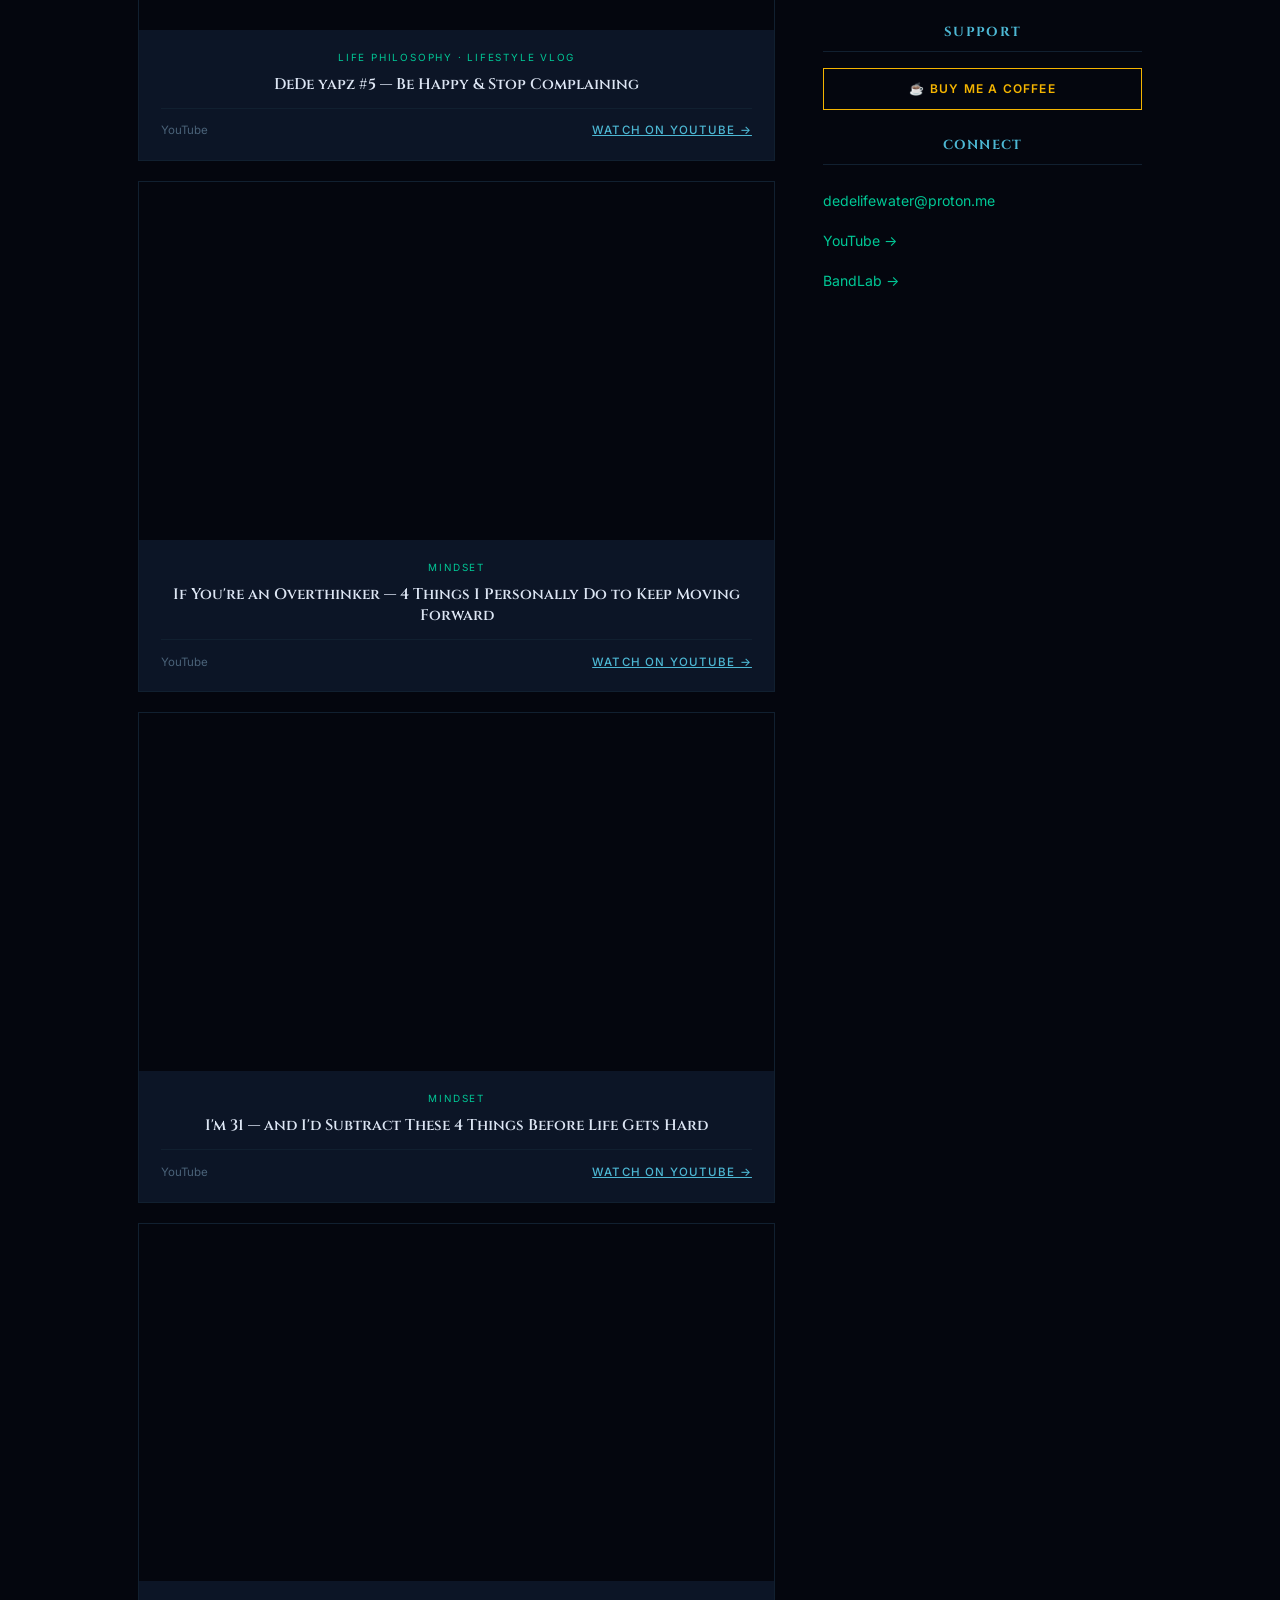
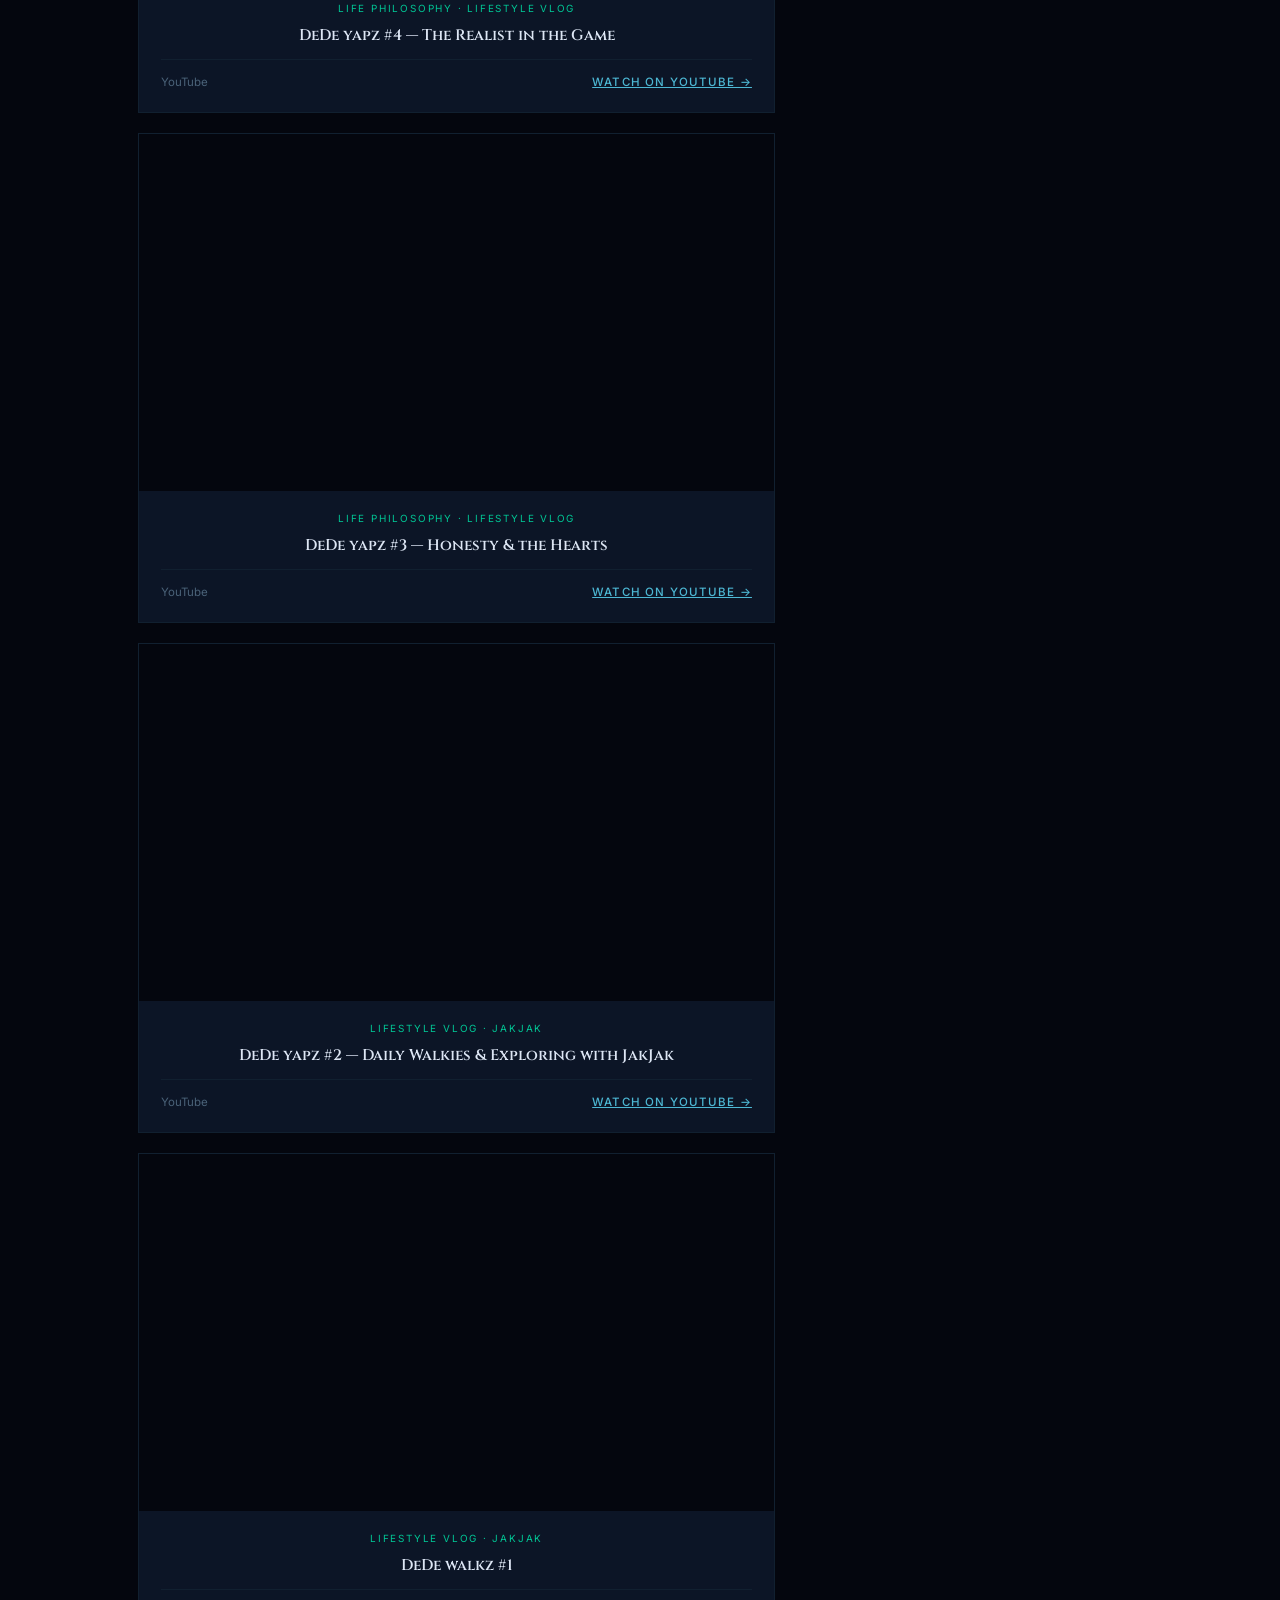
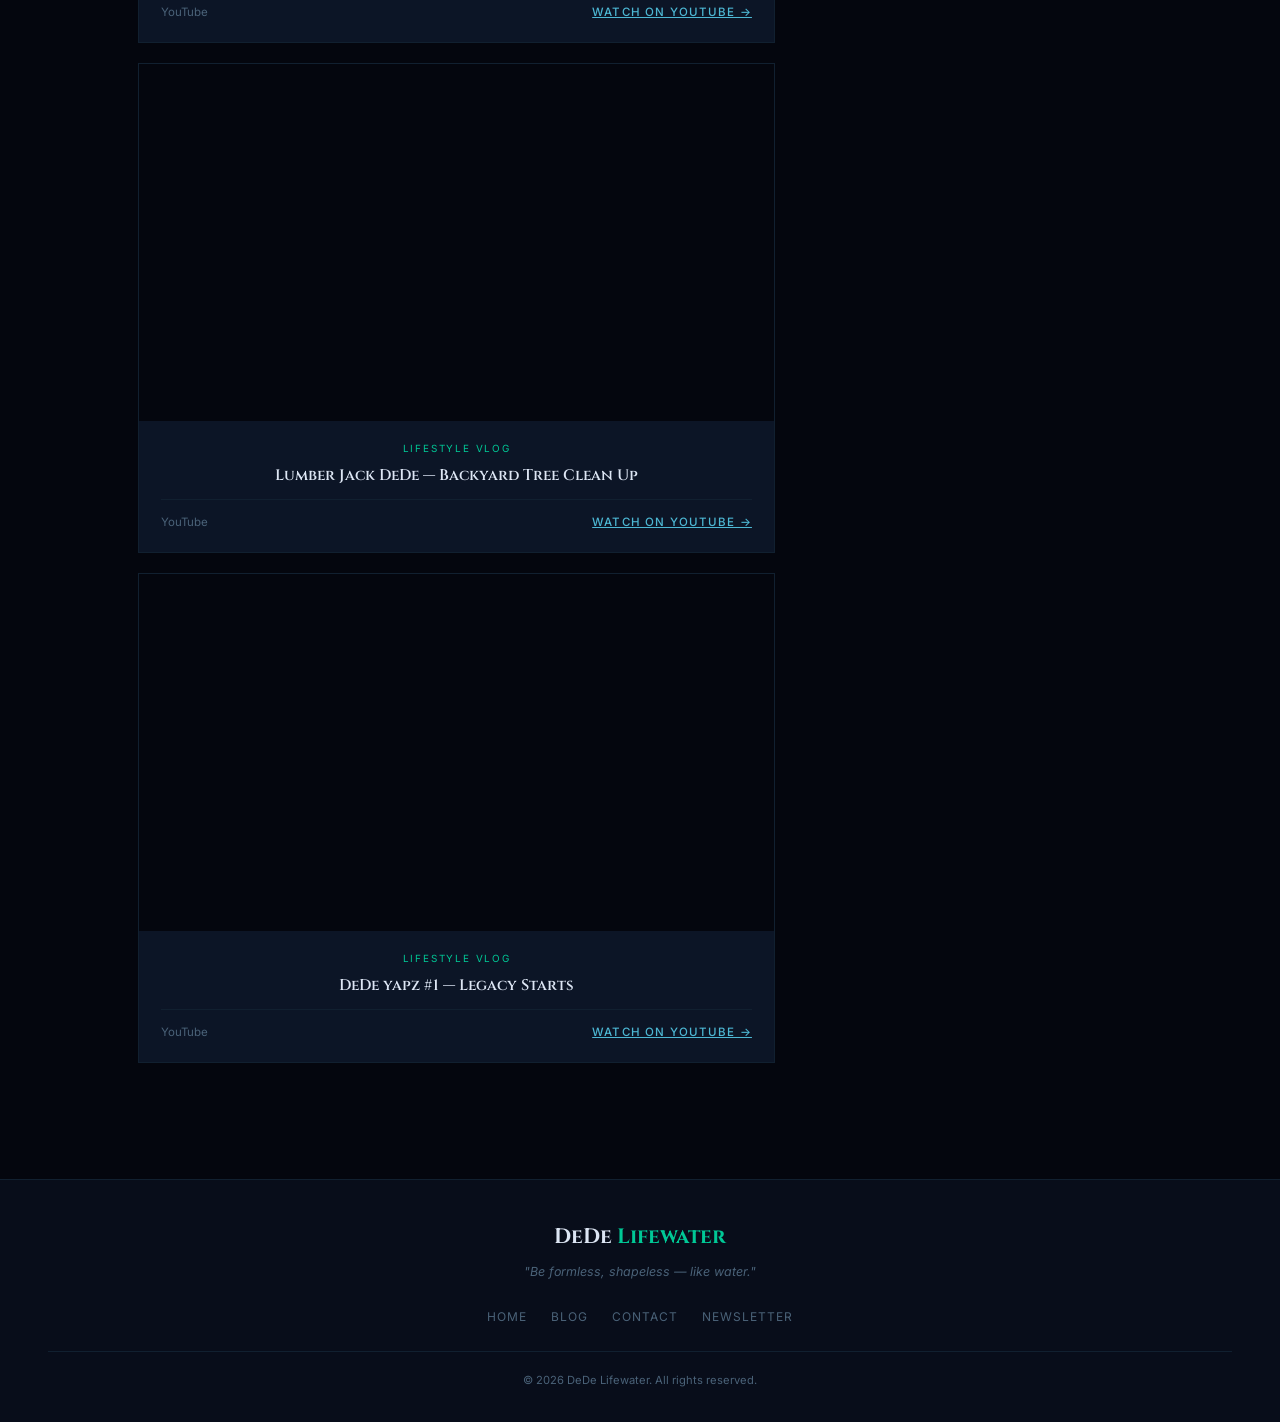
==== commit 5b803680: "Add Mantra Series post, dark mode toggle, and homepage performance pass - Publish MMiT (Mantra Serie" ====
--- a/blog.html
+++ b/blog.html
@@ -49,6 +49,12 @@
     <h2 class="section-title">Body <span>Archive</span></h2>
     <div class="section-divider" style="margin-left:0;"></div>
     <div class="cards-grid" style="margin-top: 1.5rem;">
+      <a href="posts/2026-04-26-mmit.html" class="card">
+        <p class="card-tag">Mantra Series · 01</p>
+        <h3>MMiT — Min Max Intensity Training</h3>
+        <p>Full-body 6×, the 2-set rule, and why the gym is the Playground. The DeDe Lifewater training philosophy, written straight from the core.</p>
+        <div class="card-meta"><span>26 Apr 2026 · 8 min read</span><span class="card-read-more">Read →</span></div>
+      </a>
       <a href="posts/2026-04-26-neck-curl.html" class="card">
         <p class="card-tag">Fitness Exercise Reviews · Article 01</p>
         <h3>The Insurance Policy Nobody Notices</h3>
--- a/css/style.css
+++ b/css/style.css
@@ -228,12 +228,17 @@
 
 .tree-line       { stroke: #112a3a; fill: none; stroke-linecap: round; stroke-width: 1; }
 .tree-line-bright{ stroke: #1a4a60; fill: none; stroke-linecap: round; stroke-width: 1.2; }
-.tree-trunk      { stroke: #0e5570; fill: none; stroke-linecap: round; stroke-width: 1.8; }
-
-.root-path-1 { stroke: #00c896; opacity: 0.4; }
-.root-path-2 { stroke: #4db8d4; opacity: 0.35; }
-.root-path-3 { stroke: #c8a040; opacity: 0.35; }
-.root-path-4 { stroke: #4db8d4; opacity: 0.5; }
+
+/* root shadow base — dark blurred duplicate for 3D depth */
+.root-shadow { fill: none; stroke: #000; stroke-linecap: round; opacity: 0.32; }
+/* root highlight — thin bright edge for cylindrical sheen */
+.root-hl     { fill: none; stroke-linecap: round; opacity: 0.28; }
+
+.root-path-1 { stroke: #00c896; opacity: 0.55; }
+.root-path-2 { stroke: #4db8d4; opacity: 0.50; }
+.root-path-3 { stroke: #c8a040; opacity: 0.50; }
+.root-path-4 { stroke: #4db8d4; opacity: 0.62; }
+.root-path-5 { stroke: #00c896; opacity: 0.28; }
 
 .leaf { fill: #1a4a60; opacity: 0.7; }
 .canopy-glow { fill: rgba(26,127,168,0.12); filter: blur(8px); }
@@ -241,6 +246,7 @@
 .tree-canopy {
   transform-origin: 600px 320px;
   animation: treeSway 9s ease-in-out infinite;
+  will-change: transform;
 }
 
 @keyframes treeSway {
@@ -761,9 +767,10 @@
   opacity: 0;
   transform: translateY(28px);
   transition: opacity 0.7s ease, transform 0.7s ease;
-}
-
-.reveal.visible { opacity: 1; transform: translateY(0); }
+  will-change: opacity, transform;
+}
+
+.reveal.visible { opacity: 1; transform: translateY(0); will-change: auto; }
 
 /* ── BUY ME A COFFEE ── */
 .btn-coffee {
@@ -929,6 +936,8 @@
   /* Tree: reduce root opacity on mobile for performance */
   #page-tree { opacity: 0.6; }
   .section-node, .section-node-outer { display: none; }
+  /* Stop SVG SMIL drop animations on mobile */
+  .drop-1, .drop-2, .drop-3, .drop-4, .pulse-drop { display: none; }
 
   /* Footer */
   footer { padding: 3rem 1.25rem 2rem; }
